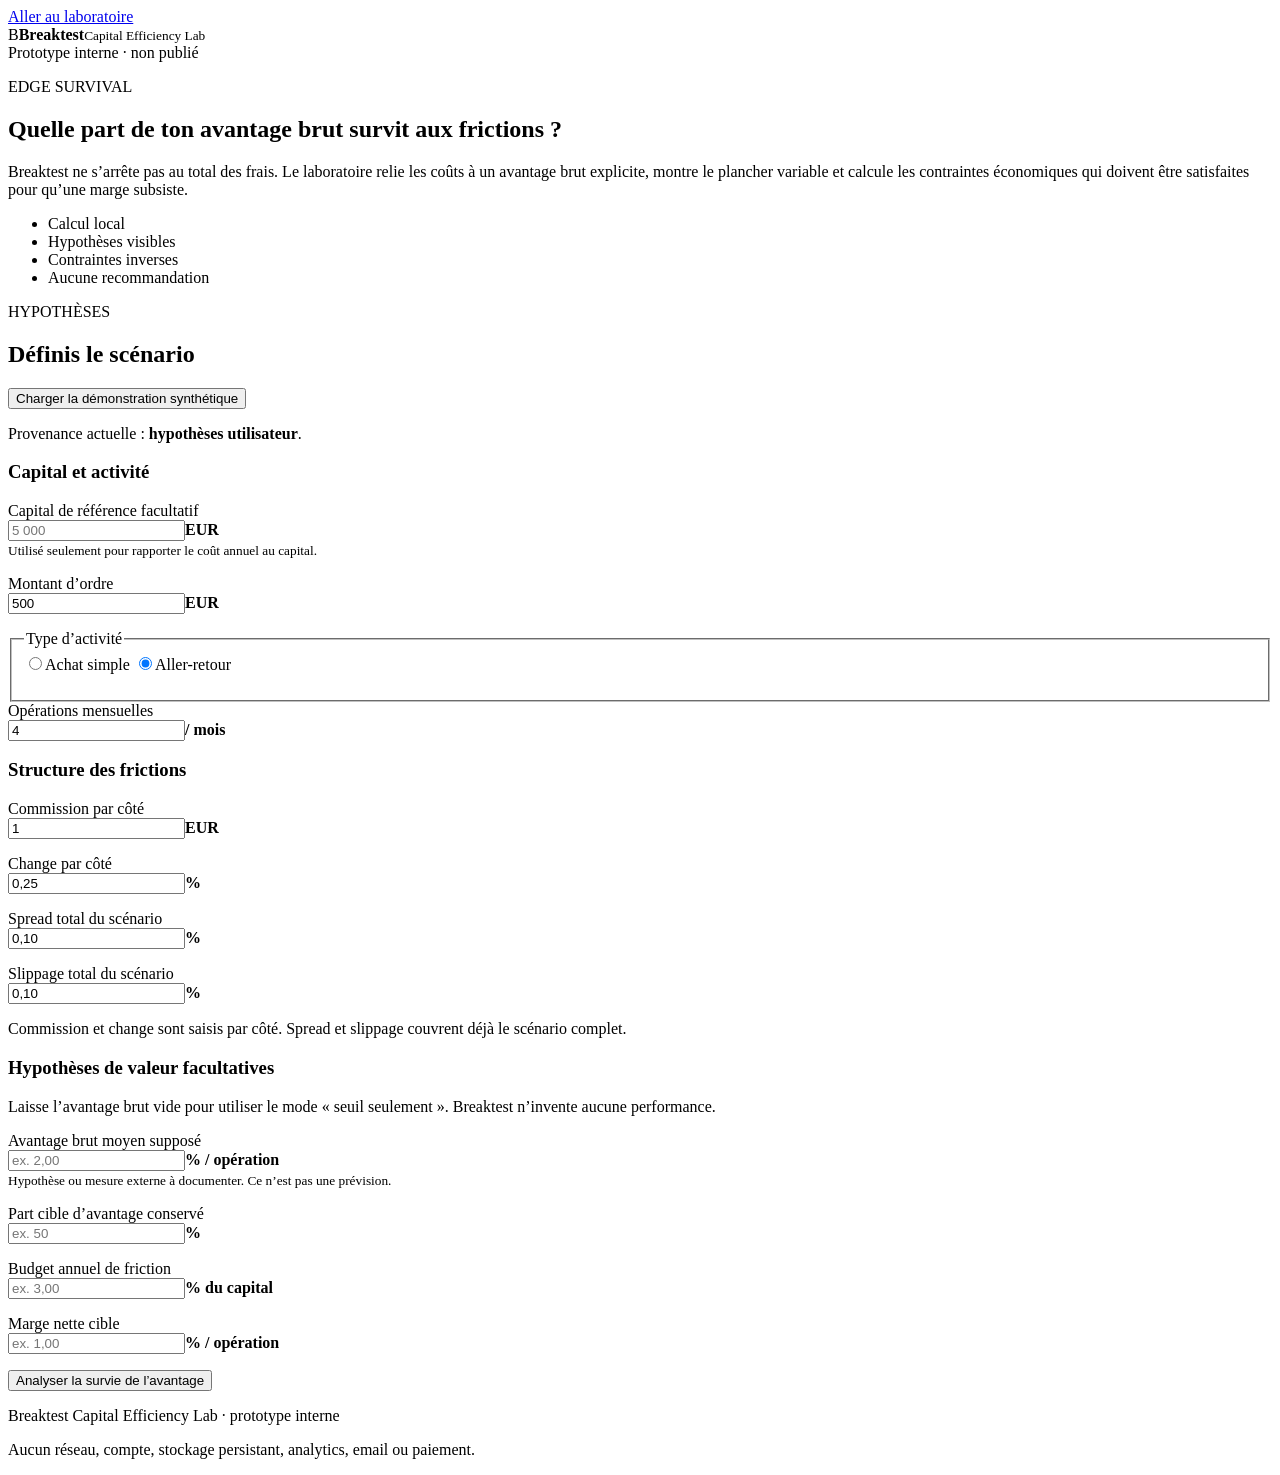
==== capital_efficiency_lab/index.html @ cb128b73 "feat: add Capital Efficiency laboratory interface" ====
<!doctype html>
<html lang="fr">
<head>
  <meta charset="utf-8">
  <meta name="viewport" content="width=device-width, initial-scale=1">
  <meta name="description" content="Laboratoire interne Breaktest Capital Efficiency : seuil brut, avantage conservé et contraintes économiques après frictions.">
  <title>Breaktest — Capital Efficiency Lab</title>
  <link rel="stylesheet" href="styles.css">
</head>
<body>
  <a class="skip-link" href="#lab-form">Aller au laboratoire</a>
  <header class="topbar">
    <div class="shell topbar-inner">
      <div class="brand"><span class="brand-mark" aria-hidden="true">B</span><span><strong>Breaktest</strong><small>Capital Efficiency Lab</small></span></div>
      <div class="status-pill">Prototype interne · non publié</div>
    </div>
  </header>

  <main>
    <section class="hero shell">
      <p class="eyebrow">EDGE SURVIVAL</p>
      <h1>Quelle part de ton avantage brut survit aux frictions&nbsp;?</h1>
      <p>Breaktest ne s’arrête pas au total des frais. Le laboratoire relie les coûts à un avantage brut explicite, montre le plancher variable et calcule les contraintes économiques qui doivent être satisfaites pour qu’une marge subsiste.</p>
      <ul class="hero-principles" aria-label="Principes du laboratoire">
        <li>Calcul local</li><li>Hypothèses visibles</li><li>Contraintes inverses</li><li>Aucune recommandation</li>
      </ul>
    </section>

    <section class="shell workspace" aria-label="Laboratoire Capital Efficiency">
      <form id="lab-form" class="input-panel" novalidate>
        <div class="panel-heading">
          <div><p class="eyebrow">HYPOTHÈSES</p><h2>Définis le scénario</h2></div>
          <button id="load-demo" class="button secondary" type="button">Charger la démonstration synthétique</button>
        </div>
        <p id="provenance-banner" class="provenance-banner">Provenance actuelle : <strong>hypothèses utilisateur</strong>.</p>
        <div id="error-summary" class="error-summary" role="alert" hidden></div>

        <div class="form-section">
          <h3>Capital et activité</h3>
          <div class="form-grid">
            <div class="field">
              <label for="capitalEur">Capital de référence <span>facultatif</span></label>
              <div class="input-unit"><input id="capitalEur" name="capitalEur" inputmode="decimal" placeholder="5 000" aria-describedby="capital-help capital-error"><b>EUR</b></div>
              <small id="capital-help">Utilisé seulement pour rapporter le coût annuel au capital.</small>
              <p id="capital-error" class="field-error" data-error-for="capitalEur"></p>
            </div>
            <div class="field">
              <label for="orderNotionalEur">Montant d’ordre</label>
              <div class="input-unit"><input id="orderNotionalEur" name="orderNotionalEur" inputmode="decimal" value="500" aria-describedby="order-error"><b>EUR</b></div>
              <p id="order-error" class="field-error" data-error-for="orderNotionalEur"></p>
            </div>
            <fieldset class="field segmented-field">
              <legend>Type d’activité</legend>
              <div class="segmented">
                <label><input type="radio" name="sideCount" value="1"><span>Achat simple</span></label>
                <label><input type="radio" name="sideCount" value="2" checked><span>Aller-retour</span></label>
              </div>
              <p class="field-error" data-error-for="sideCount"></p>
            </fieldset>
            <div class="field">
              <label for="monthlyOperations">Opérations mensuelles</label>
              <div class="input-unit"><input id="monthlyOperations" name="monthlyOperations" inputmode="decimal" value="4" aria-describedby="monthly-error"><b>/ mois</b></div>
              <p id="monthly-error" class="field-error" data-error-for="monthlyOperations"></p>
            </div>
          </div>
        </div>

        <div class="form-section">
          <h3>Structure des frictions</h3>
          <div class="form-grid">
            <div class="field">
              <label for="commissionPerSideEur">Commission par côté</label>
              <div class="input-unit"><input id="commissionPerSideEur" name="commissionPerSideEur" inputmode="decimal" value="1" aria-describedby="commission-error"><b>EUR</b></div>
              <p class="field-error" data-error-for="commissionPerSideEur"></p>
            </div>
            <div class="field">
              <label for="fxRatePerSidePercent">Change par côté</label>
              <div class="input-unit"><input id="fxRatePerSidePercent" name="fxRatePerSidePercent" inputmode="decimal" value="0,25" aria-describedby="fx-error"><b>%</b></div>
              <p class="field-error" data-error-for="fxRatePerSidePercent"></p>
            </div>
            <div class="field">
              <label for="spreadTotalPercent">Spread total du scénario</label>
              <div class="input-unit"><input id="spreadTotalPercent" name="spreadTotalPercent" inputmode="decimal" value="0,10" aria-describedby="spread-error"><b>%</b></div>
              <p class="field-error" data-error-for="spreadTotalPercent"></p>
            </div>
            <div class="field">
              <label for="slippageTotalPercent">Slippage total du scénario</label>
              <div class="input-unit"><input id="slippageTotalPercent" name="slippageTotalPercent" inputmode="decimal" value="0,10" aria-describedby="slippage-error"><b>%</b></div>
              <p class="field-error" data-error-for="slippageTotalPercent"></p>
            </div>
          </div>
          <p class="section-note">Commission et change sont saisis par côté. Spread et slippage couvrent déjà le scénario complet.</p>
        </div>

        <div class="form-section decision-inputs">
          <h3>Hypothèses de valeur <span>facultatives</span></h3>
          <p class="section-note">Laisse l’avantage brut vide pour utiliser le mode « seuil seulement ». Breaktest n’invente aucune performance.</p>
          <div class="form-grid">
            <div class="field featured-field">
              <label for="grossEdgePercent">Avantage brut moyen supposé</label>
              <div class="input-unit"><input id="grossEdgePercent" name="grossEdgePercent" inputmode="decimal" placeholder="ex. 2,00" aria-describedby="gross-help gross-error"><b>% / opération</b></div>
              <small id="gross-help">Hypothèse ou mesure externe à documenter. Ce n’est pas une prévision.</small>
              <p class="field-error" data-error-for="grossEdgePercent"></p>
            </div>
            <div class="field">
              <label for="retentionTargetPercent">Part cible d’avantage conservé</label>
              <div class="input-unit"><input id="retentionTargetPercent" name="retentionTargetPercent" inputmode="decimal" placeholder="ex. 50"><b>%</b></div>
              <p class="field-error" data-error-for="retentionTargetPercent"></p>
            </div>
            <div class="field">
              <label for="annualDragBudgetPercent">Budget annuel de friction</label>
              <div class="input-unit"><input id="annualDragBudgetPercent" name="annualDragBudgetPercent" inputmode="decimal" placeholder="ex. 3,00"><b>% du capital</b></div>
              <p class="field-error" data-error-for="annualDragBudgetPercent"></p>
            </div>
            <div class="field">
              <label for="targetNetPercent">Marge nette cible</label>
              <div class="input-unit"><input id="targetNetPercent" name="targetNetPercent" inputmode="decimal" placeholder="ex. 1,00"><b>% / opération</b></div>
              <p class="field-error" data-error-for="targetNetPercent"></p>
            </div>
          </div>
        </div>

        <button class="button primary submit-button" type="submit">Analyser la survie de l’avantage</button>
      </form>

      <section id="results" class="results-panel" tabindex="-1" hidden>
        <div class="result-header">
          <div><p class="eyebrow">RÉSULTAT PRINCIPAL</p><h2 id="primary-title">—</h2></div>
          <span id="result-provenance" class="status-pill subtle">—</span>
        </div>
        <div id="primary-result" class="primary-result"></div>
        <p id="primary-explanation" class="primary-explanation"></p>

        <div class="core-grid" aria-label="Indicateurs de structure">
          <article class="metric"><span>Seuil brut nécessaire</span><strong id="break-even-value">—</strong><small>par opération</small></article>
          <article class="metric"><span>Plancher variable</span><strong id="variable-floor-value">—</strong><small>ne se dilue pas avec la taille</small></article>
          <article class="metric"><span>Coût fixe</span><strong id="fixed-cost-value">—</strong><small>diluable avec la taille</small></article>
          <article class="metric"><span>Coût total</span><strong id="total-cost-value">—</strong><small>explication, pas résultat principal</small></article>
        </div>

        <section id="edge-section" class="result-section" hidden>
          <div class="section-title"><h3>Edge Survival</h3><p>Réconciliation : avantage brut − frictions = marge nette.</p></div>
          <div class="edge-grid">
            <article class="metric emphasis"><span>Part conservée</span><strong id="retained-edge-value">—</strong><small id="retained-edge-note">—</small></article>
            <article class="metric"><span>Marge nette</span><strong id="net-edge-value">—</strong><small id="net-edge-eur">—</small></article>
            <article class="metric"><span>Part absorbée</span><strong id="absorbed-edge-value">—</strong><small>du brut saisi</small></article>
            <article class="metric"><span>Avantage brut</span><strong id="gross-edge-value">—</strong><small id="gross-edge-eur">—</small></article>
          </div>
        </section>

        <section class="result-section">
          <div class="section-title"><h3>Contraintes économiques</h3><p>Frontières mathématiques conditionnelles — aucune recommandation de taille ou de fréquence.</p></div>
          <div id="constraints-grid" class="constraints-grid"></div>
        </section>

        <section class="result-section structure-section">
          <div class="section-title"><h3>Ce qui est diluable — et ce qui ne l’est pas</h3></div>
          <div class="structure-grid">
            <div class="structure-card">
              <div class="structure-label"><span>Coût fixe</span><strong id="fixed-share-value">—</strong></div>
              <div class="bar"><span id="fixed-share-bar"></span></div>
              <p>La commission fixe est répartie sur un montant d’ordre plus important.</p>
            </div>
            <div class="structure-card">
              <div class="structure-label"><span>Coût variable</span><strong id="variable-share-value">—</strong></div>
              <div class="bar variable"><span id="variable-share-bar"></span></div>
              <p>Change, spread et slippage forment un plancher proportionnel dans ce modèle.</p>
            </div>
          </div>
          <p id="equal-order-note" class="interpretation-note"></p>
        </section>

        <section class="result-section">
          <div class="section-title"><h3>Sensibilité à la taille</h3><p>Toutes les autres hypothèses restent constantes.</p></div>
          <div id="sensitivity-chart" class="sensitivity-chart" role="img" aria-label="Évolution du seuil brut nécessaire selon la taille d'ordre"></div>
          <p class="interpretation-note">Lorsque le montant d’ordre augmente, le seuil converge vers le plancher variable. Le plancher reste incompressible sous les conventions saisies.</p>
        </section>

        <section class="result-section evidence-section">
          <div class="section-title"><h3>Preuve et limites</h3></div>
          <dl class="evidence-list">
            <div><dt>Version du calcul</dt><dd id="calculation-version">—</dd></div>
            <div><dt>Provenance</dt><dd id="evidence-provenance">—</dd></div>
            <div><dt>Convention</dt><dd id="side-convention">—</dd></div>
            <div><dt>Projection annuelle</dt><dd>Arithmétique, sans capitalisation ni positions simultanées.</dd></div>
            <div><dt>Non modélisé</dt><dd>Rendement futur, fiscalité, market impact calibré, financement, exécution réelle.</dd></div>
          </dl>
          <p class="disclaimer">Outil d’information et de calcul. Les sorties reposent sur les hypothèses saisies et ne constituent ni une recommandation, ni une prévision, ni un conseil en investissement.</p>
        </section>
      </section>
    </section>
  </main>

  <footer class="footer"><div class="shell"><p>Breaktest Capital Efficiency Lab · prototype interne</p><p>Aucun réseau, compte, stockage persistant, analytics, email ou paiement.</p></div></footer>
  <div id="result-live" class="sr-only" aria-live="polite"></div>
  <script src="engine.js"></script>
  <script src="app.js"></script>
</body>
</html>
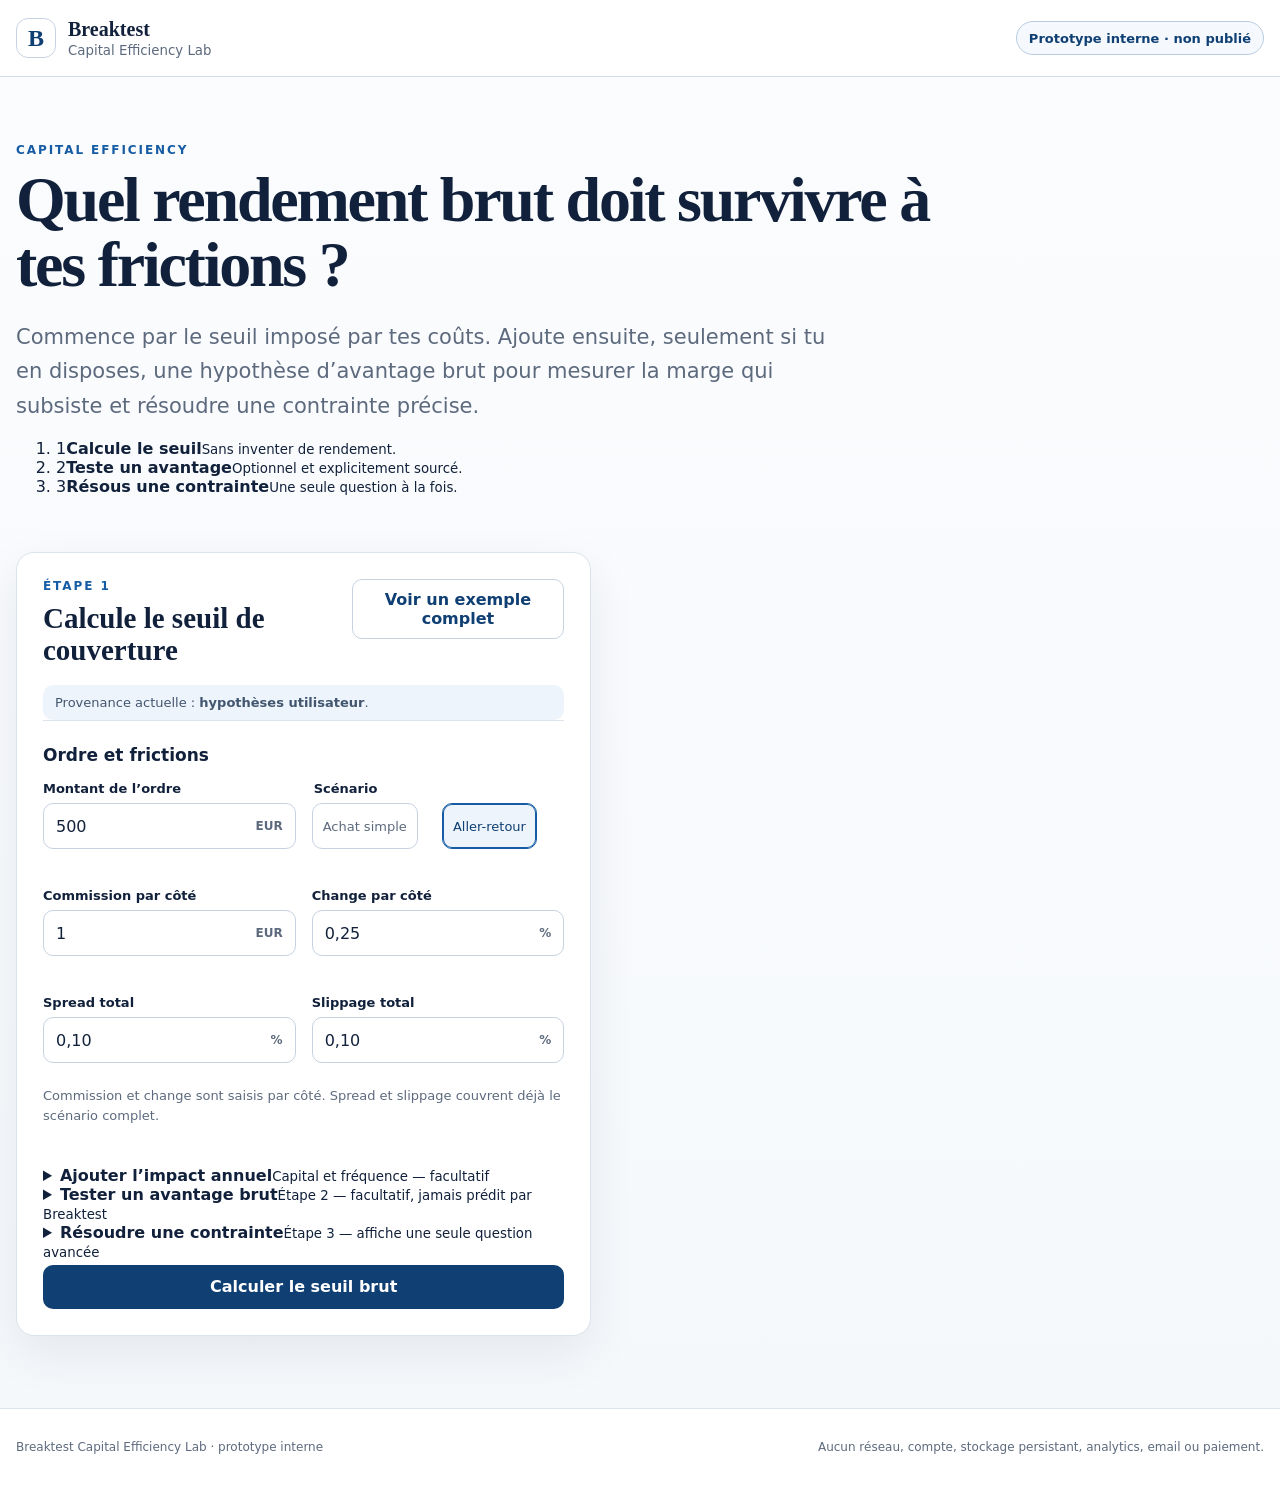
==== commit 0122d780: "ux: make Capital Efficiency journey progressive and decision-led" ====
--- a/capital_efficiency_lab/index.html
+++ b/capital_efficiency_lab/index.html
@@ -18,39 +18,35 @@
 
   <main>
     <section class="hero shell">
-      <p class="eyebrow">EDGE SURVIVAL</p>
-      <h1>Quelle part de ton avantage brut survit aux frictions&nbsp;?</h1>
-      <p>Breaktest ne s’arrête pas au total des frais. Le laboratoire relie les coûts à un avantage brut explicite, montre le plancher variable et calcule les contraintes économiques qui doivent être satisfaites pour qu’une marge subsiste.</p>
-      <ul class="hero-principles" aria-label="Principes du laboratoire">
-        <li>Calcul local</li><li>Hypothèses visibles</li><li>Contraintes inverses</li><li>Aucune recommandation</li>
-      </ul>
+      <p class="eyebrow">CAPITAL EFFICIENCY</p>
+      <h1>Quel rendement brut doit survivre à tes frictions&nbsp;?</h1>
+      <p>Commence par le seuil imposé par tes coûts. Ajoute ensuite, seulement si tu en disposes, une hypothèse d’avantage brut pour mesurer la marge qui subsiste et résoudre une contrainte précise.</p>
+      <ol class="journey" aria-label="Parcours en trois étapes">
+        <li><span>1</span><strong>Calcule le seuil</strong><small>Sans inventer de rendement.</small></li>
+        <li><span>2</span><strong>Teste un avantage</strong><small>Optionnel et explicitement sourcé.</small></li>
+        <li><span>3</span><strong>Résous une contrainte</strong><small>Une seule question à la fois.</small></li>
+      </ol>
     </section>
 
     <section class="shell workspace" aria-label="Laboratoire Capital Efficiency">
       <form id="lab-form" class="input-panel" novalidate>
         <div class="panel-heading">
-          <div><p class="eyebrow">HYPOTHÈSES</p><h2>Définis le scénario</h2></div>
-          <button id="load-demo" class="button secondary" type="button">Charger la démonstration synthétique</button>
+          <div><p class="eyebrow">ÉTAPE 1</p><h2>Calcule le seuil de couverture</h2></div>
+          <button id="load-demo" class="button secondary" type="button">Voir un exemple complet</button>
         </div>
         <p id="provenance-banner" class="provenance-banner">Provenance actuelle : <strong>hypothèses utilisateur</strong>.</p>
         <div id="error-summary" class="error-summary" role="alert" hidden></div>
 
-        <div class="form-section">
-          <h3>Capital et activité</h3>
+        <div class="form-section compact-first">
+          <h3>Ordre et frictions</h3>
           <div class="form-grid">
             <div class="field">
-              <label for="capitalEur">Capital de référence <span>facultatif</span></label>
-              <div class="input-unit"><input id="capitalEur" name="capitalEur" inputmode="decimal" placeholder="5 000" aria-describedby="capital-help capital-error"><b>EUR</b></div>
-              <small id="capital-help">Utilisé seulement pour rapporter le coût annuel au capital.</small>
-              <p id="capital-error" class="field-error" data-error-for="capitalEur"></p>
-            </div>
-            <div class="field">
-              <label for="orderNotionalEur">Montant d’ordre</label>
+              <label for="orderNotionalEur">Montant de l’ordre</label>
               <div class="input-unit"><input id="orderNotionalEur" name="orderNotionalEur" inputmode="decimal" value="500" aria-describedby="order-error"><b>EUR</b></div>
               <p id="order-error" class="field-error" data-error-for="orderNotionalEur"></p>
             </div>
             <fieldset class="field segmented-field">
-              <legend>Type d’activité</legend>
+              <legend>Scénario</legend>
               <div class="segmented">
                 <label><input type="radio" name="sideCount" value="1"><span>Achat simple</span></label>
                 <label><input type="radio" name="sideCount" value="2" checked><span>Aller-retour</span></label>
@@ -58,69 +54,98 @@
               <p class="field-error" data-error-for="sideCount"></p>
             </fieldset>
             <div class="field">
+              <label for="commissionPerSideEur">Commission par côté</label>
+              <div class="input-unit"><input id="commissionPerSideEur" name="commissionPerSideEur" inputmode="decimal" value="1" aria-describedby="commission-error"><b>EUR</b></div>
+              <p class="field-error" data-error-for="commissionPerSideEur"></p>
+            </div>
+            <div class="field">
+              <label for="fxRatePerSidePercent">Change par côté</label>
+              <div class="input-unit"><input id="fxRatePerSidePercent" name="fxRatePerSidePercent" inputmode="decimal" value="0,25" aria-describedby="fx-error"><b>%</b></div>
+              <p class="field-error" data-error-for="fxRatePerSidePercent"></p>
+            </div>
+            <div class="field">
+              <label for="spreadTotalPercent">Spread total</label>
+              <div class="input-unit"><input id="spreadTotalPercent" name="spreadTotalPercent" inputmode="decimal" value="0,10" aria-describedby="spread-error"><b>%</b></div>
+              <p class="field-error" data-error-for="spreadTotalPercent"></p>
+            </div>
+            <div class="field">
+              <label for="slippageTotalPercent">Slippage total</label>
+              <div class="input-unit"><input id="slippageTotalPercent" name="slippageTotalPercent" inputmode="decimal" value="0,10" aria-describedby="slippage-error"><b>%</b></div>
+              <p class="field-error" data-error-for="slippageTotalPercent"></p>
+            </div>
+          </div>
+          <p class="section-note">Commission et change sont saisis par côté. Spread et slippage couvrent déjà le scénario complet.</p>
+        </div>
+
+        <details id="annual-details" class="progressive-section">
+          <summary><span><b>Ajouter l’impact annuel</b><small>Capital et fréquence — facultatif</small></span></summary>
+          <div class="details-content form-grid">
+            <div class="field">
+              <label for="capitalEur">Capital de référence</label>
+              <div class="input-unit"><input id="capitalEur" name="capitalEur" inputmode="decimal" placeholder="5 000" aria-describedby="capital-help capital-error"><b>EUR</b></div>
+              <small id="capital-help">Utilisé uniquement pour rapporter les frictions annuelles au capital.</small>
+              <p id="capital-error" class="field-error" data-error-for="capitalEur"></p>
+            </div>
+            <div class="field">
               <label for="monthlyOperations">Opérations mensuelles</label>
               <div class="input-unit"><input id="monthlyOperations" name="monthlyOperations" inputmode="decimal" value="4" aria-describedby="monthly-error"><b>/ mois</b></div>
               <p id="monthly-error" class="field-error" data-error-for="monthlyOperations"></p>
             </div>
           </div>
-        </div>
-
-        <div class="form-section">
-          <h3>Structure des frictions</h3>
-          <div class="form-grid">
-            <div class="field">
-              <label for="commissionPerSideEur">Commission par côté</label>
-              <div class="input-unit"><input id="commissionPerSideEur" name="commissionPerSideEur" inputmode="decimal" value="1" aria-describedby="commission-error"><b>EUR</b></div>
-              <p class="field-error" data-error-for="commissionPerSideEur"></p>
-            </div>
-            <div class="field">
-              <label for="fxRatePerSidePercent">Change par côté</label>
-              <div class="input-unit"><input id="fxRatePerSidePercent" name="fxRatePerSidePercent" inputmode="decimal" value="0,25" aria-describedby="fx-error"><b>%</b></div>
-              <p class="field-error" data-error-for="fxRatePerSidePercent"></p>
-            </div>
-            <div class="field">
-              <label for="spreadTotalPercent">Spread total du scénario</label>
-              <div class="input-unit"><input id="spreadTotalPercent" name="spreadTotalPercent" inputmode="decimal" value="0,10" aria-describedby="spread-error"><b>%</b></div>
-              <p class="field-error" data-error-for="spreadTotalPercent"></p>
-            </div>
-            <div class="field">
-              <label for="slippageTotalPercent">Slippage total du scénario</label>
-              <div class="input-unit"><input id="slippageTotalPercent" name="slippageTotalPercent" inputmode="decimal" value="0,10" aria-describedby="slippage-error"><b>%</b></div>
-              <p class="field-error" data-error-for="slippageTotalPercent"></p>
-            </div>
-          </div>
-          <p class="section-note">Commission et change sont saisis par côté. Spread et slippage couvrent déjà le scénario complet.</p>
-        </div>
-
-        <div class="form-section decision-inputs">
-          <h3>Hypothèses de valeur <span>facultatives</span></h3>
-          <p class="section-note">Laisse l’avantage brut vide pour utiliser le mode « seuil seulement ». Breaktest n’invente aucune performance.</p>
-          <div class="form-grid">
+        </details>
+
+        <details id="edge-details" class="progressive-section">
+          <summary><span><b>Tester un avantage brut</b><small>Étape 2 — facultatif, jamais prédit par Breaktest</small></span></summary>
+          <div class="details-content">
             <div class="field featured-field">
-              <label for="grossEdgePercent">Avantage brut moyen supposé</label>
+              <label for="grossEdgePercent">Rendement brut moyen supposé</label>
               <div class="input-unit"><input id="grossEdgePercent" name="grossEdgePercent" inputmode="decimal" placeholder="ex. 2,00" aria-describedby="gross-help gross-error"><b>% / opération</b></div>
-              <small id="gross-help">Hypothèse ou mesure externe à documenter. Ce n’est pas une prévision.</small>
+              <small id="gross-help">Cette hypothèse doit venir de ta méthode, d’un test ou d’une mesure externe. Breaktest ne l’estime pas.</small>
               <p class="field-error" data-error-for="grossEdgePercent"></p>
             </div>
-            <div class="field">
-              <label for="retentionTargetPercent">Part cible d’avantage conservé</label>
-              <div class="input-unit"><input id="retentionTargetPercent" name="retentionTargetPercent" inputmode="decimal" placeholder="ex. 50"><b>%</b></div>
-              <p class="field-error" data-error-for="retentionTargetPercent"></p>
-            </div>
-            <div class="field">
-              <label for="annualDragBudgetPercent">Budget annuel de friction</label>
-              <div class="input-unit"><input id="annualDragBudgetPercent" name="annualDragBudgetPercent" inputmode="decimal" placeholder="ex. 3,00"><b>% du capital</b></div>
-              <p class="field-error" data-error-for="annualDragBudgetPercent"></p>
-            </div>
-            <div class="field">
-              <label for="targetNetPercent">Marge nette cible</label>
-              <div class="input-unit"><input id="targetNetPercent" name="targetNetPercent" inputmode="decimal" placeholder="ex. 1,00"><b>% / opération</b></div>
-              <p class="field-error" data-error-for="targetNetPercent"></p>
-            </div>
-          </div>
-        </div>
-
-        <button class="button primary submit-button" type="submit">Analyser la survie de l’avantage</button>
+          </div>
+        </details>
+
+        <details id="constraint-details" class="progressive-section">
+          <summary><span><b>Résoudre une contrainte</b><small>Étape 3 — affiche une seule question avancée</small></span></summary>
+          <div class="details-content">
+            <div class="field">
+              <label for="constraintMode">Question à résoudre</label>
+              <select id="constraintMode" name="constraintMode">
+                <option value="none">Aucune — afficher seulement le diagnostic</option>
+                <option value="positive">Quelle taille couvre les frictions avec une marge positive ?</option>
+                <option value="retention">Quelle taille conserve une part choisie du brut ?</option>
+                <option value="budget">Quelle fréquence reste sous un budget annuel ?</option>
+                <option value="targetNet">Quel brut est requis pour une marge nette cible ?</option>
+              </select>
+            </div>
+            <div class="constraint-option" data-constraint="retention" hidden>
+              <div class="field">
+                <label for="retentionTargetPercent">Part du brut à conserver</label>
+                <div class="input-unit"><input id="retentionTargetPercent" name="retentionTargetPercent" inputmode="decimal" placeholder="ex. 50"><b>%</b></div>
+                <p class="field-error" data-error-for="retentionTargetPercent"></p>
+              </div>
+            </div>
+            <div class="constraint-option" data-constraint="budget" hidden>
+              <div class="field">
+                <label for="annualDragBudgetPercent">Budget annuel maximal de friction</label>
+                <div class="input-unit"><input id="annualDragBudgetPercent" name="annualDragBudgetPercent" inputmode="decimal" placeholder="ex. 3,00"><b>% du capital</b></div>
+                <p class="field-error" data-error-for="annualDragBudgetPercent"></p>
+                <small>Exige aussi le capital de référence dans « impact annuel ».</small>
+              </div>
+            </div>
+            <div class="constraint-option" data-constraint="targetNet" hidden>
+              <div class="field">
+                <label for="targetNetPercent">Marge nette cible</label>
+                <div class="input-unit"><input id="targetNetPercent" name="targetNetPercent" inputmode="decimal" placeholder="ex. 1,00"><b>% / opération</b></div>
+                <p class="field-error" data-error-for="targetNetPercent"></p>
+              </div>
+            </div>
+            <p class="section-note">Une frontière mathématique décrit une condition. Elle ne recommande ni taille ni fréquence.</p>
+          </div>
+        </details>
+
+        <button id="submit-analysis" class="button primary submit-button" type="submit">Calculer le seuil brut</button>
       </form>
 
       <section id="results" class="results-panel" tabindex="-1" hidden>
@@ -132,61 +157,62 @@
         <p id="primary-explanation" class="primary-explanation"></p>
 
         <div class="core-grid" aria-label="Indicateurs de structure">
-          <article class="metric"><span>Seuil brut nécessaire</span><strong id="break-even-value">—</strong><small>par opération</small></article>
-          <article class="metric"><span>Plancher variable</span><strong id="variable-floor-value">—</strong><small>ne se dilue pas avec la taille</small></article>
-          <article class="metric"><span>Coût fixe</span><strong id="fixed-cost-value">—</strong><small>diluable avec la taille</small></article>
-          <article class="metric"><span>Coût total</span><strong id="total-cost-value">—</strong><small>explication, pas résultat principal</small></article>
+          <article class="metric"><span>Seuil brut nécessaire</span><strong id="break-even-value">—</strong><small>pour couvrir les frictions</small></article>
+          <article class="metric"><span>Plancher variable</span><strong id="variable-floor-value">—</strong><small>ne baisse pas quand l’ordre grossit</small></article>
+          <article class="metric"><span>Coût fixe</span><strong id="fixed-cost-value">—</strong><small>se dilue avec la taille</small></article>
+          <article class="metric secondary-metric"><span>Coût total</span><strong id="total-cost-value">—</strong><small>composante explicative</small></article>
         </div>
 
         <section id="edge-section" class="result-section" hidden>
-          <div class="section-title"><h3>Edge Survival</h3><p>Réconciliation : avantage brut − frictions = marge nette.</p></div>
+          <div class="section-title"><h3>Ce qui reste du rendement brut</h3><p>Brut saisi − frictions = marge nette.</p></div>
           <div class="edge-grid">
             <article class="metric emphasis"><span>Part conservée</span><strong id="retained-edge-value">—</strong><small id="retained-edge-note">—</small></article>
             <article class="metric"><span>Marge nette</span><strong id="net-edge-value">—</strong><small id="net-edge-eur">—</small></article>
-            <article class="metric"><span>Part absorbée</span><strong id="absorbed-edge-value">—</strong><small>du brut saisi</small></article>
-            <article class="metric"><span>Avantage brut</span><strong id="gross-edge-value">—</strong><small id="gross-edge-eur">—</small></article>
+            <article class="metric"><span>Part absorbée</span><strong id="absorbed-edge-value">—</strong><small>du rendement brut saisi</small></article>
+            <article class="metric"><span>Rendement brut saisi</span><strong id="gross-edge-value">—</strong><small id="gross-edge-eur">—</small></article>
           </div>
         </section>
 
-        <section class="result-section">
-          <div class="section-title"><h3>Contraintes économiques</h3><p>Frontières mathématiques conditionnelles — aucune recommandation de taille ou de fréquence.</p></div>
-          <div id="constraints-grid" class="constraints-grid"></div>
+        <section id="constraint-section" class="result-section" hidden>
+          <div class="section-title"><h3>Contrainte choisie</h3><p>Condition mathématique — aucune prescription.</p></div>
+          <div id="constraints-grid" class="constraints-grid single"></div>
         </section>
 
-        <section class="result-section structure-section">
-          <div class="section-title"><h3>Ce qui est diluable — et ce qui ne l’est pas</h3></div>
-          <div class="structure-grid">
-            <div class="structure-card">
-              <div class="structure-label"><span>Coût fixe</span><strong id="fixed-share-value">—</strong></div>
-              <div class="bar"><span id="fixed-share-bar"></span></div>
-              <p>La commission fixe est répartie sur un montant d’ordre plus important.</p>
-            </div>
-            <div class="structure-card">
-              <div class="structure-label"><span>Coût variable</span><strong id="variable-share-value">—</strong></div>
-              <div class="bar variable"><span id="variable-share-bar"></span></div>
-              <p>Change, spread et slippage forment un plancher proportionnel dans ce modèle.</p>
-            </div>
-          </div>
-          <p id="equal-order-note" class="interpretation-note"></p>
-        </section>
-
-        <section class="result-section">
-          <div class="section-title"><h3>Sensibilité à la taille</h3><p>Toutes les autres hypothèses restent constantes.</p></div>
-          <div id="sensitivity-chart" class="sensitivity-chart" role="img" aria-label="Évolution du seuil brut nécessaire selon la taille d'ordre"></div>
-          <p class="interpretation-note">Lorsque le montant d’ordre augmente, le seuil converge vers le plancher variable. Le plancher reste incompressible sous les conventions saisies.</p>
-        </section>
-
-        <section class="result-section evidence-section">
-          <div class="section-title"><h3>Preuve et limites</h3></div>
-          <dl class="evidence-list">
-            <div><dt>Version du calcul</dt><dd id="calculation-version">—</dd></div>
-            <div><dt>Provenance</dt><dd id="evidence-provenance">—</dd></div>
-            <div><dt>Convention</dt><dd id="side-convention">—</dd></div>
-            <div><dt>Projection annuelle</dt><dd>Arithmétique, sans capitalisation ni positions simultanées.</dd></div>
-            <div><dt>Non modélisé</dt><dd>Rendement futur, fiscalité, market impact calibré, financement, exécution réelle.</dd></div>
-          </dl>
-          <p class="disclaimer">Outil d’information et de calcul. Les sorties reposent sur les hypothèses saisies et ne constituent ni une recommandation, ni une prévision, ni un conseil en investissement.</p>
-        </section>
+        <details class="result-disclosure" open>
+          <summary><span><b>Comprendre le seuil</b><small>Coût diluable, plancher et sensibilité</small></span></summary>
+          <div class="disclosure-content">
+            <div class="structure-grid">
+              <div class="structure-card">
+                <div class="structure-label"><span>Coût fixe</span><strong id="fixed-share-value">—</strong></div>
+                <div class="bar"><span id="fixed-share-bar"></span></div>
+                <p>La commission fixe est répartie sur un montant d’ordre plus important.</p>
+              </div>
+              <div class="structure-card">
+                <div class="structure-label"><span>Coût variable</span><strong id="variable-share-value">—</strong></div>
+                <div class="bar variable"><span id="variable-share-bar"></span></div>
+                <p>Change, spread et slippage forment un plancher proportionnel dans ce modèle.</p>
+              </div>
+            </div>
+            <p id="equal-order-note" class="interpretation-note"></p>
+            <div class="section-title compact-title"><h3>Sensibilité à la taille</h3><p>Les autres hypothèses restent constantes.</p></div>
+            <div id="sensitivity-chart" class="sensitivity-chart" role="img" aria-label="Évolution du seuil brut nécessaire selon la taille d'ordre"></div>
+            <p class="interpretation-note">Quand le montant augmente, le seuil converge vers le plancher variable. Ce plancher reste incompressible sous les hypothèses saisies.</p>
+          </div>
+        </details>
+
+        <details class="result-disclosure evidence-section">
+          <summary><span><b>Méthode, preuve et limites</b><small>Version, provenance et domaine de validité</small></span></summary>
+          <div class="disclosure-content">
+            <dl class="evidence-list">
+              <div><dt>Version du calcul</dt><dd id="calculation-version">—</dd></div>
+              <div><dt>Provenance</dt><dd id="evidence-provenance">—</dd></div>
+              <div><dt>Convention</dt><dd id="side-convention">—</dd></div>
+              <div><dt>Projection annuelle</dt><dd>Arithmétique, sans capitalisation ni positions simultanées.</dd></div>
+              <div><dt>Non modélisé</dt><dd>Rendement futur, fiscalité, impact de marché calibré, financement, exécution réelle.</dd></div>
+            </dl>
+            <p class="disclaimer">Outil d’information et de calcul. Les sorties reposent sur les hypothèses saisies et ne constituent ni une recommandation, ni une prévision, ni un conseil en investissement.</p>
+          </div>
+        </details>
       </section>
     </section>
   </main>
--- a/capital_efficiency_lab/styles.css
+++ b/capital_efficiency_lab/styles.css
@@ -0,0 +1,153 @@
+:root {
+  --ink: #12213b;
+  --muted: #5d6a7e;
+  --line: #dce3ec;
+  --line-strong: #c7d2e1;
+  --surface: #ffffff;
+  --surface-soft: #f5f7fa;
+  --surface-blue: #eef4fb;
+  --blue: #165ca4;
+  --blue-dark: #0f3f73;
+  --teal: #2b7a7b;
+  --danger: #a73838;
+  --shadow: 0 18px 48px rgba(21, 39, 66, 0.08);
+  --radius: 18px;
+  font-family: Inter, ui-sans-serif, system-ui, -apple-system, BlinkMacSystemFont, "Segoe UI", sans-serif;
+  color: var(--ink);
+  background: #f8fafc;
+}
+* { box-sizing: border-box; }
+html { scroll-behavior: smooth; }
+body { margin: 0; background: linear-gradient(180deg, #fbfcfe 0, #f5f8fb 100%); color: var(--ink); }
+button, input { font: inherit; }
+button { cursor: pointer; }
+.shell { width: min(1320px, calc(100% - 32px)); margin-inline: auto; }
+.skip-link { position: fixed; left: 16px; top: -80px; z-index: 100; background: var(--ink); color: white; padding: 12px 16px; border-radius: 8px; }
+.skip-link:focus { top: 12px; }
+.topbar { position: sticky; top: 0; z-index: 20; border-bottom: 1px solid rgba(199, 210, 225, .8); background: rgba(255,255,255,.92); backdrop-filter: blur(14px); }
+.topbar-inner { min-height: 76px; display: flex; align-items: center; justify-content: space-between; gap: 20px; }
+.brand { display: flex; align-items: center; gap: 12px; }
+.brand-mark { display: grid; place-items: center; width: 40px; height: 40px; border: 1px solid var(--line-strong); border-radius: 12px; font: 700 24px/1 Georgia, serif; color: var(--blue-dark); background: white; }
+.brand strong { display: block; font: 700 20px/1.1 Georgia, serif; }
+.brand small { display: block; margin-top: 3px; color: var(--muted); }
+.status-pill { display: inline-flex; align-items: center; min-height: 34px; padding: 7px 12px; border: 1px solid #b8cbe2; border-radius: 999px; background: #f5f9fe; color: var(--blue-dark); font-size: 13px; font-weight: 700; }
+.status-pill.subtle { background: white; color: var(--muted); }
+.hero { padding: 66px 0 40px; }
+.eyebrow { margin: 0 0 10px; font-size: 12px; font-weight: 800; letter-spacing: .16em; color: var(--blue); }
+.hero h1 { max-width: 920px; margin: 0; font: 650 clamp(38px, 5vw, 68px)/1.02 Georgia, serif; letter-spacing: -.035em; }
+.hero > p:not(.eyebrow) { max-width: 830px; margin: 22px 0 0; color: var(--muted); font-size: clamp(17px, 2vw, 21px); line-height: 1.65; }
+.hero-principles { display: flex; flex-wrap: wrap; gap: 10px; padding: 0; margin: 28px 0 0; list-style: none; }
+.hero-principles li { padding: 8px 12px; border: 1px solid var(--line); background: white; border-radius: 999px; color: #40506a; font-size: 13px; font-weight: 700; }
+.workspace { display: grid; grid-template-columns: minmax(0, .94fr) minmax(0, 1.06fr); align-items: start; gap: 24px; padding-bottom: 72px; }
+.input-panel, .results-panel { background: var(--surface); border: 1px solid var(--line); border-radius: var(--radius); box-shadow: var(--shadow); }
+.input-panel { padding: 26px; }
+.results-panel { padding: 28px; }
+.panel-heading, .result-header { display: flex; align-items: flex-start; justify-content: space-between; gap: 16px; }
+h2, h3 { margin-top: 0; }
+.panel-heading h2, .result-header h2 { margin-bottom: 0; font: 650 29px/1.1 Georgia, serif; }
+.button { min-height: 44px; border-radius: 10px; padding: 10px 15px; border: 1px solid transparent; font-weight: 750; transition: transform .15s ease, border-color .15s ease, background .15s ease; }
+.button:hover { transform: translateY(-1px); }
+.button:focus-visible, input:focus-visible { outline: 3px solid rgba(22,92,164,.22); outline-offset: 2px; }
+.button.primary { width: 100%; background: var(--blue-dark); color: white; }
+.button.secondary { background: white; border-color: var(--line-strong); color: var(--blue-dark); }
+.provenance-banner { margin: 18px 0 0; padding: 10px 12px; border-radius: 10px; background: var(--surface-blue); color: #42566f; font-size: 13px; }
+.error-summary { margin-top: 16px; padding: 12px 14px; border: 1px solid #e2aaaa; border-radius: 10px; background: #fff4f4; color: #7c2525; }
+.form-section { padding: 24px 0; border-top: 1px solid var(--line); }
+.form-section:first-of-type { margin-top: 20px; }
+.form-section h3 { margin-bottom: 16px; font-size: 17px; }
+.form-section h3 span { color: var(--muted); font-weight: 500; font-size: 13px; }
+.form-grid { display: grid; grid-template-columns: repeat(2, minmax(0, 1fr)); gap: 16px; }
+.field { min-width: 0; }
+.field label, .segmented-field legend { display: flex; justify-content: space-between; gap: 8px; margin-bottom: 7px; font-size: 13px; font-weight: 750; }
+.field label span { color: var(--muted); font-weight: 500; }
+.field small { display: block; margin-top: 7px; color: var(--muted); line-height: 1.45; }
+.input-unit { display: grid; grid-template-columns: minmax(0, 1fr) auto; align-items: center; min-height: 46px; border: 1px solid var(--line-strong); border-radius: 10px; background: white; overflow: hidden; }
+.input-unit input { width: 100%; min-width: 0; padding: 11px 12px; border: 0; outline: 0; color: var(--ink); background: transparent; }
+.input-unit b { padding: 0 12px; color: var(--muted); font-size: 12px; font-weight: 700; }
+.segmented-field { margin: 0; padding: 0; border: 0; }
+.segmented { display: grid; grid-template-columns: 1fr 1fr; gap: 8px; }
+.segmented label { position: relative; margin: 0; }
+.segmented input { position: absolute; opacity: 0; }
+.segmented span { display: grid; place-items: center; min-height: 46px; padding: 8px 10px; border: 1px solid var(--line-strong); border-radius: 10px; color: #465772; font-weight: 700; }
+.segmented input:checked + span { border-color: var(--blue); background: var(--surface-blue); color: var(--blue-dark); box-shadow: inset 0 0 0 1px var(--blue); }
+.segmented input:focus-visible + span { outline: 3px solid rgba(22,92,164,.22); outline-offset: 2px; }
+.featured-field .input-unit { border-color: #8fb0d2; box-shadow: inset 0 0 0 1px rgba(22,92,164,.08); }
+.field-error { min-height: 18px; margin: 5px 0 0; color: var(--danger); font-size: 12px; }
+.section-note { margin: 0 0 15px; color: var(--muted); font-size: 13px; line-height: 1.55; }
+.submit-button { margin-top: 4px; }
+.primary-result { margin-top: 22px; padding: 24px; border-radius: 16px; background: linear-gradient(135deg, #0f3f73, #1766aa); color: white; }
+.primary-result .kicker { margin: 0 0 8px; opacity: .76; font-size: 12px; font-weight: 800; letter-spacing: .12em; }
+.primary-result strong { display: block; font: 650 clamp(42px, 6vw, 72px)/1 Georgia, serif; letter-spacing: -.04em; }
+.primary-result span { display: block; margin-top: 10px; font-size: 15px; opacity: .9; }
+.primary-explanation { margin: 16px 0 0; color: #45566e; line-height: 1.6; }
+.core-grid, .edge-grid { display: grid; grid-template-columns: repeat(4, minmax(0, 1fr)); gap: 12px; margin-top: 18px; }
+.metric { min-width: 0; padding: 17px; border: 1px solid var(--line); border-radius: 13px; background: #fff; }
+.metric.emphasis { border-color: #a7bed9; background: #f5f9fd; }
+.metric span, .metric small { display: block; color: var(--muted); font-size: 12px; line-height: 1.35; }
+.metric strong { display: block; margin: 8px 0 5px; font-size: clamp(21px, 2.4vw, 30px); font-weight: 760; letter-spacing: -.025em; }
+.result-section { margin-top: 28px; padding-top: 25px; border-top: 1px solid var(--line); }
+.section-title { display: flex; align-items: baseline; justify-content: space-between; gap: 18px; margin-bottom: 15px; }
+.section-title h3 { margin-bottom: 0; font-size: 19px; }
+.section-title p { margin: 0; color: var(--muted); font-size: 12px; text-align: right; }
+.constraints-grid { display: grid; grid-template-columns: repeat(2, minmax(0,1fr)); gap: 12px; }
+.constraint { padding: 16px; border: 1px solid var(--line); border-radius: 13px; background: var(--surface-soft); }
+.constraint .label { color: var(--muted); font-size: 12px; }
+.constraint strong { display: block; margin: 7px 0 6px; font-size: 22px; }
+.constraint p { margin: 0; color: #53627a; font-size: 12px; line-height: 1.45; }
+.constraint.unreachable { border-color: #dfc69b; background: #fffaf0; }
+.constraint.unavailable { background: #f6f7f9; color: #667085; }
+.structure-grid { display: grid; grid-template-columns: 1fr 1fr; gap: 14px; }
+.structure-card { padding: 16px; border: 1px solid var(--line); border-radius: 13px; }
+.structure-label { display: flex; justify-content: space-between; gap: 12px; }
+.structure-card p { color: var(--muted); font-size: 12px; line-height: 1.5; }
+.bar { height: 8px; margin-top: 11px; border-radius: 999px; background: #eaf0f6; overflow: hidden; }
+.bar span { display: block; height: 100%; background: var(--blue); }
+.bar.variable span { background: var(--teal); }
+.interpretation-note { color: #4c5c72; font-size: 13px; line-height: 1.55; }
+.sensitivity-chart { display: grid; gap: 10px; }
+.sensitivity-row { display: grid; grid-template-columns: 90px minmax(0, 1fr) 74px; gap: 10px; align-items: center; }
+.sensitivity-row span { color: var(--muted); font-size: 12px; }
+.sensitivity-track { height: 12px; border-radius: 999px; background: #eaf0f6; overflow: hidden; }
+.sensitivity-track i { display: block; height: 100%; border-radius: inherit; background: linear-gradient(90deg, #8db8df, var(--blue-dark)); }
+.sensitivity-row strong { text-align: right; font-size: 13px; }
+.evidence-list { display: grid; gap: 0; margin: 0; border: 1px solid var(--line); border-radius: 13px; overflow: hidden; }
+.evidence-list div { display: grid; grid-template-columns: minmax(130px, .42fr) 1fr; gap: 16px; padding: 12px 14px; border-top: 1px solid var(--line); }
+.evidence-list div:first-child { border-top: 0; }
+.evidence-list dt { font-weight: 750; }
+.evidence-list dd { margin: 0; color: var(--muted); }
+.disclaimer { margin: 14px 0 0; padding: 13px 14px; border-radius: 10px; background: var(--surface-blue); color: #42566f; font-size: 12px; line-height: 1.55; }
+.footer { border-top: 1px solid var(--line); background: white; }
+.footer .shell { min-height: 76px; display: flex; align-items: center; justify-content: space-between; gap: 20px; color: var(--muted); font-size: 12px; }
+.sr-only { position: absolute; width: 1px; height: 1px; padding: 0; margin: -1px; overflow: hidden; clip: rect(0,0,0,0); white-space: nowrap; border: 0; }
+[hidden] { display: none !important; }
+@media (max-width: 1080px) {
+  .workspace { grid-template-columns: 1fr; }
+  .input-panel, .results-panel { padding: 24px; }
+  .core-grid, .edge-grid { grid-template-columns: repeat(2, minmax(0,1fr)); }
+}
+@media (max-width: 720px) {
+  .shell { width: min(100% - 20px, 1320px); }
+  .topbar-inner { min-height: 68px; }
+  .brand small { display: none; }
+  .status-pill { font-size: 11px; }
+  .hero { padding: 42px 0 28px; }
+  .hero h1 { font-size: 40px; }
+  .input-panel, .results-panel { padding: 18px; border-radius: 14px; }
+  .panel-heading, .result-header, .section-title { align-items: stretch; flex-direction: column; }
+  .section-title p { text-align: left; }
+  .form-grid, .constraints-grid, .structure-grid { grid-template-columns: 1fr; }
+  .core-grid, .edge-grid { grid-template-columns: 1fr 1fr; }
+  .sensitivity-row { grid-template-columns: 72px minmax(0,1fr) 64px; }
+  .evidence-list div { grid-template-columns: 1fr; gap: 5px; }
+  .footer .shell { padding: 16px 0; align-items: flex-start; flex-direction: column; gap: 4px; }
+}
+@media (max-width: 430px) {
+  .hero h1 { font-size: 34px; }
+  .hero > p:not(.eyebrow) { font-size: 16px; }
+  .core-grid, .edge-grid { grid-template-columns: 1fr; }
+  .segmented { grid-template-columns: 1fr; }
+  .primary-result strong { font-size: 46px; }
+}
+@media (prefers-reduced-motion: reduce) {
+  *, *::before, *::after { scroll-behavior: auto !important; transition: none !important; }
+}
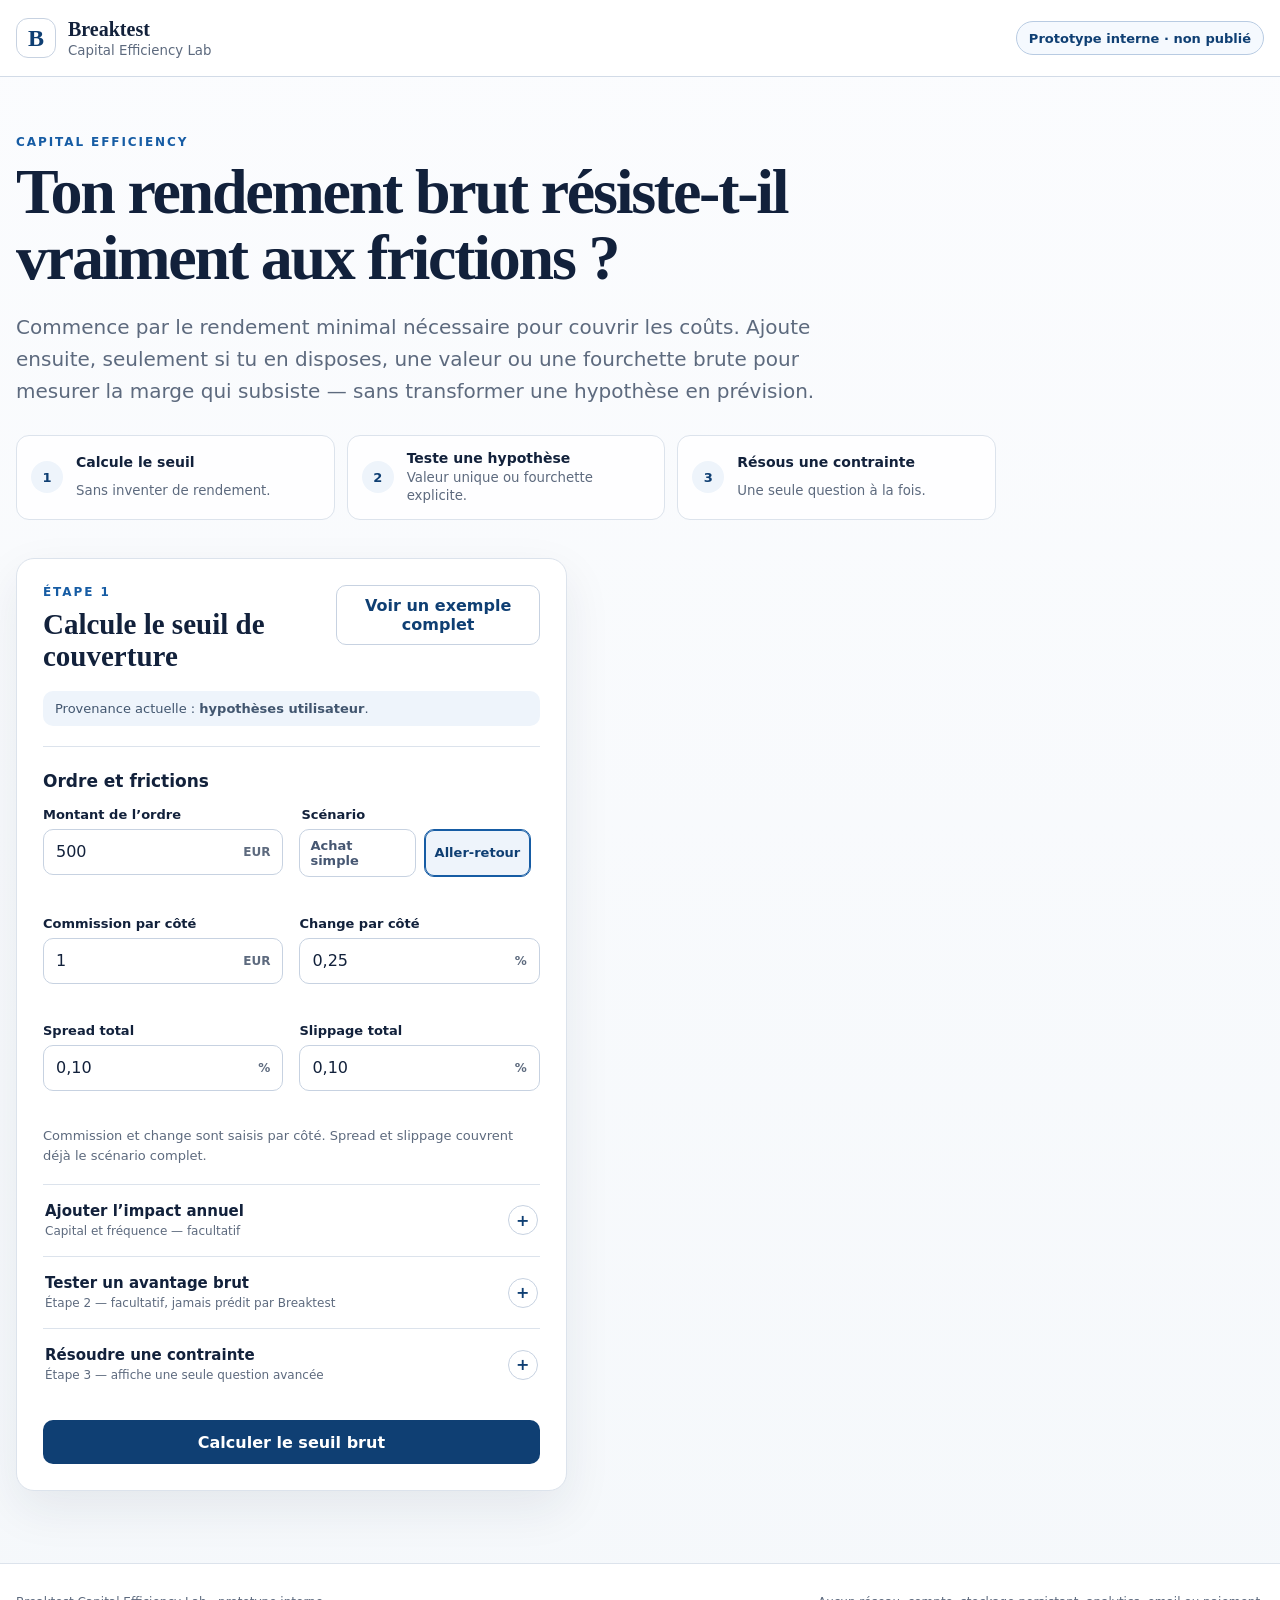
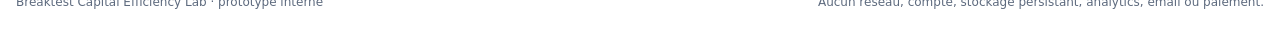
==== commit 443387b9: "Construire l’interface Edge Survival Envelope" ====
--- a/capital_efficiency_lab/index.html
+++ b/capital_efficiency_lab/index.html
@@ -1,225 +1 @@
-<!doctype html>
-<html lang="fr">
-<head>
-  <meta charset="utf-8">
-  <meta name="viewport" content="width=device-width, initial-scale=1">
-  <meta name="description" content="Laboratoire interne Breaktest Capital Efficiency : seuil brut, avantage conservé et contraintes économiques après frictions.">
-  <title>Breaktest — Capital Efficiency Lab</title>
-  <link rel="stylesheet" href="styles.css">
-</head>
-<body>
-  <a class="skip-link" href="#lab-form">Aller au laboratoire</a>
-  <header class="topbar">
-    <div class="shell topbar-inner">
-      <div class="brand"><span class="brand-mark" aria-hidden="true">B</span><span><strong>Breaktest</strong><small>Capital Efficiency Lab</small></span></div>
-      <div class="status-pill">Prototype interne · non publié</div>
-    </div>
-  </header>
-
-  <main>
-    <section class="hero shell">
-      <p class="eyebrow">CAPITAL EFFICIENCY</p>
-      <h1>Quel rendement brut doit survivre à tes frictions&nbsp;?</h1>
-      <p>Commence par le seuil imposé par tes coûts. Ajoute ensuite, seulement si tu en disposes, une hypothèse d’avantage brut pour mesurer la marge qui subsiste et résoudre une contrainte précise.</p>
-      <ol class="journey" aria-label="Parcours en trois étapes">
-        <li><span>1</span><strong>Calcule le seuil</strong><small>Sans inventer de rendement.</small></li>
-        <li><span>2</span><strong>Teste un avantage</strong><small>Optionnel et explicitement sourcé.</small></li>
-        <li><span>3</span><strong>Résous une contrainte</strong><small>Une seule question à la fois.</small></li>
-      </ol>
-    </section>
-
-    <section class="shell workspace" aria-label="Laboratoire Capital Efficiency">
-      <form id="lab-form" class="input-panel" novalidate>
-        <div class="panel-heading">
-          <div><p class="eyebrow">ÉTAPE 1</p><h2>Calcule le seuil de couverture</h2></div>
-          <button id="load-demo" class="button secondary" type="button">Voir un exemple complet</button>
-        </div>
-        <p id="provenance-banner" class="provenance-banner">Provenance actuelle : <strong>hypothèses utilisateur</strong>.</p>
-        <div id="error-summary" class="error-summary" role="alert" hidden></div>
-
-        <div class="form-section compact-first">
-          <h3>Ordre et frictions</h3>
-          <div class="form-grid">
-            <div class="field">
-              <label for="orderNotionalEur">Montant de l’ordre</label>
-              <div class="input-unit"><input id="orderNotionalEur" name="orderNotionalEur" inputmode="decimal" value="500" aria-describedby="order-error"><b>EUR</b></div>
-              <p id="order-error" class="field-error" data-error-for="orderNotionalEur"></p>
-            </div>
-            <fieldset class="field segmented-field">
-              <legend>Scénario</legend>
-              <div class="segmented">
-                <label><input type="radio" name="sideCount" value="1"><span>Achat simple</span></label>
-                <label><input type="radio" name="sideCount" value="2" checked><span>Aller-retour</span></label>
-              </div>
-              <p class="field-error" data-error-for="sideCount"></p>
-            </fieldset>
-            <div class="field">
-              <label for="commissionPerSideEur">Commission par côté</label>
-              <div class="input-unit"><input id="commissionPerSideEur" name="commissionPerSideEur" inputmode="decimal" value="1" aria-describedby="commission-error"><b>EUR</b></div>
-              <p class="field-error" data-error-for="commissionPerSideEur"></p>
-            </div>
-            <div class="field">
-              <label for="fxRatePerSidePercent">Change par côté</label>
-              <div class="input-unit"><input id="fxRatePerSidePercent" name="fxRatePerSidePercent" inputmode="decimal" value="0,25" aria-describedby="fx-error"><b>%</b></div>
-              <p class="field-error" data-error-for="fxRatePerSidePercent"></p>
-            </div>
-            <div class="field">
-              <label for="spreadTotalPercent">Spread total</label>
-              <div class="input-unit"><input id="spreadTotalPercent" name="spreadTotalPercent" inputmode="decimal" value="0,10" aria-describedby="spread-error"><b>%</b></div>
-              <p class="field-error" data-error-for="spreadTotalPercent"></p>
-            </div>
-            <div class="field">
-              <label for="slippageTotalPercent">Slippage total</label>
-              <div class="input-unit"><input id="slippageTotalPercent" name="slippageTotalPercent" inputmode="decimal" value="0,10" aria-describedby="slippage-error"><b>%</b></div>
-              <p class="field-error" data-error-for="slippageTotalPercent"></p>
-            </div>
-          </div>
-          <p class="section-note">Commission et change sont saisis par côté. Spread et slippage couvrent déjà le scénario complet.</p>
-        </div>
-
-        <details id="annual-details" class="progressive-section">
-          <summary><span><b>Ajouter l’impact annuel</b><small>Capital et fréquence — facultatif</small></span></summary>
-          <div class="details-content form-grid">
-            <div class="field">
-              <label for="capitalEur">Capital de référence</label>
-              <div class="input-unit"><input id="capitalEur" name="capitalEur" inputmode="decimal" placeholder="5 000" aria-describedby="capital-help capital-error"><b>EUR</b></div>
-              <small id="capital-help">Utilisé uniquement pour rapporter les frictions annuelles au capital.</small>
-              <p id="capital-error" class="field-error" data-error-for="capitalEur"></p>
-            </div>
-            <div class="field">
-              <label for="monthlyOperations">Opérations mensuelles</label>
-              <div class="input-unit"><input id="monthlyOperations" name="monthlyOperations" inputmode="decimal" value="4" aria-describedby="monthly-error"><b>/ mois</b></div>
-              <p id="monthly-error" class="field-error" data-error-for="monthlyOperations"></p>
-            </div>
-          </div>
-        </details>
-
-        <details id="edge-details" class="progressive-section">
-          <summary><span><b>Tester un avantage brut</b><small>Étape 2 — facultatif, jamais prédit par Breaktest</small></span></summary>
-          <div class="details-content">
-            <div class="field featured-field">
-              <label for="grossEdgePercent">Rendement brut moyen supposé</label>
-              <div class="input-unit"><input id="grossEdgePercent" name="grossEdgePercent" inputmode="decimal" placeholder="ex. 2,00" aria-describedby="gross-help gross-error"><b>% / opération</b></div>
-              <small id="gross-help">Cette hypothèse doit venir de ta méthode, d’un test ou d’une mesure externe. Breaktest ne l’estime pas.</small>
-              <p class="field-error" data-error-for="grossEdgePercent"></p>
-            </div>
-          </div>
-        </details>
-
-        <details id="constraint-details" class="progressive-section">
-          <summary><span><b>Résoudre une contrainte</b><small>Étape 3 — affiche une seule question avancée</small></span></summary>
-          <div class="details-content">
-            <div class="field">
-              <label for="constraintMode">Question à résoudre</label>
-              <select id="constraintMode" name="constraintMode">
-                <option value="none">Aucune — afficher seulement le diagnostic</option>
-                <option value="positive">Quelle taille couvre les frictions avec une marge positive ?</option>
-                <option value="retention">Quelle taille conserve une part choisie du brut ?</option>
-                <option value="budget">Quelle fréquence reste sous un budget annuel ?</option>
-                <option value="targetNet">Quel brut est requis pour une marge nette cible ?</option>
-              </select>
-            </div>
-            <div class="constraint-option" data-constraint="retention" hidden>
-              <div class="field">
-                <label for="retentionTargetPercent">Part du brut à conserver</label>
-                <div class="input-unit"><input id="retentionTargetPercent" name="retentionTargetPercent" inputmode="decimal" placeholder="ex. 50"><b>%</b></div>
-                <p class="field-error" data-error-for="retentionTargetPercent"></p>
-              </div>
-            </div>
-            <div class="constraint-option" data-constraint="budget" hidden>
-              <div class="field">
-                <label for="annualDragBudgetPercent">Budget annuel maximal de friction</label>
-                <div class="input-unit"><input id="annualDragBudgetPercent" name="annualDragBudgetPercent" inputmode="decimal" placeholder="ex. 3,00"><b>% du capital</b></div>
-                <p class="field-error" data-error-for="annualDragBudgetPercent"></p>
-                <small>Exige aussi le capital de référence dans « impact annuel ».</small>
-              </div>
-            </div>
-            <div class="constraint-option" data-constraint="targetNet" hidden>
-              <div class="field">
-                <label for="targetNetPercent">Marge nette cible</label>
-                <div class="input-unit"><input id="targetNetPercent" name="targetNetPercent" inputmode="decimal" placeholder="ex. 1,00"><b>% / opération</b></div>
-                <p class="field-error" data-error-for="targetNetPercent"></p>
-              </div>
-            </div>
-            <p class="section-note">Une frontière mathématique décrit une condition. Elle ne recommande ni taille ni fréquence.</p>
-          </div>
-        </details>
-
-        <button id="submit-analysis" class="button primary submit-button" type="submit">Calculer le seuil brut</button>
-      </form>
-
-      <section id="results" class="results-panel" tabindex="-1" hidden>
-        <div class="result-header">
-          <div><p class="eyebrow">RÉSULTAT PRINCIPAL</p><h2 id="primary-title">—</h2></div>
-          <span id="result-provenance" class="status-pill subtle">—</span>
-        </div>
-        <div id="primary-result" class="primary-result"></div>
-        <p id="primary-explanation" class="primary-explanation"></p>
-
-        <div class="core-grid" aria-label="Indicateurs de structure">
-          <article class="metric"><span>Seuil brut nécessaire</span><strong id="break-even-value">—</strong><small>pour couvrir les frictions</small></article>
-          <article class="metric"><span>Plancher variable</span><strong id="variable-floor-value">—</strong><small>ne baisse pas quand l’ordre grossit</small></article>
-          <article class="metric"><span>Coût fixe</span><strong id="fixed-cost-value">—</strong><small>se dilue avec la taille</small></article>
-          <article class="metric secondary-metric"><span>Coût total</span><strong id="total-cost-value">—</strong><small>composante explicative</small></article>
-        </div>
-
-        <section id="edge-section" class="result-section" hidden>
-          <div class="section-title"><h3>Ce qui reste du rendement brut</h3><p>Brut saisi − frictions = marge nette.</p></div>
-          <div class="edge-grid">
-            <article class="metric emphasis"><span>Part conservée</span><strong id="retained-edge-value">—</strong><small id="retained-edge-note">—</small></article>
-            <article class="metric"><span>Marge nette</span><strong id="net-edge-value">—</strong><small id="net-edge-eur">—</small></article>
-            <article class="metric"><span>Part absorbée</span><strong id="absorbed-edge-value">—</strong><small>du rendement brut saisi</small></article>
-            <article class="metric"><span>Rendement brut saisi</span><strong id="gross-edge-value">—</strong><small id="gross-edge-eur">—</small></article>
-          </div>
-        </section>
-
-        <section id="constraint-section" class="result-section" hidden>
-          <div class="section-title"><h3>Contrainte choisie</h3><p>Condition mathématique — aucune prescription.</p></div>
-          <div id="constraints-grid" class="constraints-grid single"></div>
-        </section>
-
-        <details class="result-disclosure" open>
-          <summary><span><b>Comprendre le seuil</b><small>Coût diluable, plancher et sensibilité</small></span></summary>
-          <div class="disclosure-content">
-            <div class="structure-grid">
-              <div class="structure-card">
-                <div class="structure-label"><span>Coût fixe</span><strong id="fixed-share-value">—</strong></div>
-                <div class="bar"><span id="fixed-share-bar"></span></div>
-                <p>La commission fixe est répartie sur un montant d’ordre plus important.</p>
-              </div>
-              <div class="structure-card">
-                <div class="structure-label"><span>Coût variable</span><strong id="variable-share-value">—</strong></div>
-                <div class="bar variable"><span id="variable-share-bar"></span></div>
-                <p>Change, spread et slippage forment un plancher proportionnel dans ce modèle.</p>
-              </div>
-            </div>
-            <p id="equal-order-note" class="interpretation-note"></p>
-            <div class="section-title compact-title"><h3>Sensibilité à la taille</h3><p>Les autres hypothèses restent constantes.</p></div>
-            <div id="sensitivity-chart" class="sensitivity-chart" role="img" aria-label="Évolution du seuil brut nécessaire selon la taille d'ordre"></div>
-            <p class="interpretation-note">Quand le montant augmente, le seuil converge vers le plancher variable. Ce plancher reste incompressible sous les hypothèses saisies.</p>
-          </div>
-        </details>
-
-        <details class="result-disclosure evidence-section">
-          <summary><span><b>Méthode, preuve et limites</b><small>Version, provenance et domaine de validité</small></span></summary>
-          <div class="disclosure-content">
-            <dl class="evidence-list">
-              <div><dt>Version du calcul</dt><dd id="calculation-version">—</dd></div>
-              <div><dt>Provenance</dt><dd id="evidence-provenance">—</dd></div>
-              <div><dt>Convention</dt><dd id="side-convention">—</dd></div>
-              <div><dt>Projection annuelle</dt><dd>Arithmétique, sans capitalisation ni positions simultanées.</dd></div>
-              <div><dt>Non modélisé</dt><dd>Rendement futur, fiscalité, impact de marché calibré, financement, exécution réelle.</dd></div>
-            </dl>
-            <p class="disclaimer">Outil d’information et de calcul. Les sorties reposent sur les hypothèses saisies et ne constituent ni une recommandation, ni une prévision, ni un conseil en investissement.</p>
-          </div>
-        </details>
-      </section>
-    </section>
-  </main>
-
-  <footer class="footer"><div class="shell"><p>Breaktest Capital Efficiency Lab · prototype interne</p><p>Aucun réseau, compte, stockage persistant, analytics, email ou paiement.</p></div></footer>
-  <div id="result-live" class="sr-only" aria-live="polite"></div>
-  <script src="engine.js"></script>
-  <script src="app.js"></script>
-</body>
-</html>+<!doctype html><html lang="fr"><head><meta charset="utf-8"><meta name="viewport" content="width=device-width, initial-scale=1"><meta name="description" content="Laboratoire interne Breaktest Capital Efficiency : seuil brut, avantage conservé et stabilité d'une fourchette après frictions."><title>Breaktest — Capital Efficiency Lab</title><link rel="stylesheet" href="styles.css"></head><body><a class="skip-link" href="#lab-form">Aller au laboratoire</a><header class="topbar"><div class="shell topbar-inner"><div class="brand"><span class="brand-mark" aria-hidden="true">B</span><span><strong>Breaktest</strong><small>Capital Efficiency Lab</small></span></div><div class="status-pill">Prototype interne · non publié</div></div></header><main><section class="hero shell"><p class="eyebrow">CAPITAL EFFICIENCY</p><h1>Ton rendement brut résiste-t-il vraiment aux frictions&nbsp;?</h1><p>Commence par le rendement minimal nécessaire pour couvrir les coûts. Ajoute ensuite, seulement si tu en disposes, une valeur ou une fourchette brute pour mesurer la marge qui subsiste — sans transformer une hypothèse en prévision.</p><ol class="journey" aria-label="Parcours en trois étapes"><li><span>1</span><strong>Calcule le seuil</strong><small>Sans inventer de rendement.</small></li><li><span>2</span><strong>Teste une hypothèse</strong><small>Valeur unique ou fourchette explicite.</small></li><li><span>3</span><strong>Résous une contrainte</strong><small>Une seule question à la fois.</small></li></ol></section><section class="shell workspace" aria-label="Laboratoire Capital Efficiency"><form id="lab-form" class="input-panel" novalidate><div class="panel-heading"><div><p class="eyebrow">ÉTAPE 1</p><h2>Calcule le seuil de couverture</h2></div><button id="load-demo" class="button secondary" type="button">Voir un exemple complet</button></div><p id="provenance-banner" class="provenance-banner">Provenance actuelle : <strong>hypothèses utilisateur</strong>.</p><div id="error-summary" class="error-summary" role="alert" hidden></div><div class="form-section compact-first"><h3>Ordre et frictions</h3><div class="form-grid"><div class="field"><label for="orderNotionalEur">Montant de l’ordre</label><div class="input-unit"><input id="orderNotionalEur" name="orderNotionalEur" inputmode="decimal" value="500" aria-describedby="order-error"><b>EUR</b></div><p id="order-error" class="field-error" data-error-for="orderNotionalEur"></p></div><fieldset class="field segmented-field"><legend>Scénario</legend><div class="segmented"><label><input type="radio" name="sideCount" value="1"><span>Achat simple</span></label><label><input type="radio" name="sideCount" value="2" checked><span>Aller-retour</span></label></div><p class="field-error" data-error-for="sideCount"></p></fieldset><div class="field"><label for="commissionPerSideEur">Commission par côté</label><div class="input-unit"><input id="commissionPerSideEur" name="commissionPerSideEur" inputmode="decimal" value="1" aria-describedby="commission-error"><b>EUR</b></div><p id="commission-error" class="field-error" data-error-for="commissionPerSideEur"></p></div><div class="field"><label for="fxRatePerSidePercent">Change par côté</label><div class="input-unit"><input id="fxRatePerSidePercent" name="fxRatePerSidePercent" inputmode="decimal" value="0,25" aria-describedby="fx-error"><b>%</b></div><p id="fx-error" class="field-error" data-error-for="fxRatePerSidePercent"></p></div><div class="field"><label for="spreadTotalPercent">Spread total</label><div class="input-unit"><input id="spreadTotalPercent" name="spreadTotalPercent" inputmode="decimal" value="0,10" aria-describedby="spread-error"><b>%</b></div><p id="spread-error" class="field-error" data-error-for="spreadTotalPercent"></p></div><div class="field"><label for="slippageTotalPercent">Slippage total</label><div class="input-unit"><input id="slippageTotalPercent" name="slippageTotalPercent" inputmode="decimal" value="0,10" aria-describedby="slippage-error"><b>%</b></div><p id="slippage-error" class="field-error" data-error-for="slippageTotalPercent"></p></div></div><p class="section-note">Commission et change sont saisis par côté. Spread et slippage couvrent déjà le scénario complet.</p></div><details id="annual-details" class="progressive-section"><summary><span><b>Ajouter l’impact annuel</b><small>Capital et fréquence — facultatif</small></span></summary><div class="details-content form-grid"><div class="field"><label for="capitalEur">Capital de référence</label><div class="input-unit"><input id="capitalEur" name="capitalEur" inputmode="decimal" placeholder="5 000" aria-describedby="capital-help capital-error"><b>EUR</b></div><small id="capital-help">Utilisé uniquement pour rapporter les frictions annuelles au capital.</small><p id="capital-error" class="field-error" data-error-for="capitalEur"></p></div><div class="field"><label for="monthlyOperations">Opérations mensuelles</label><div class="input-unit"><input id="monthlyOperations" name="monthlyOperations" inputmode="decimal" value="4" aria-describedby="monthly-error"><b>/ mois</b></div><p id="monthly-error" class="field-error" data-error-for="monthlyOperations"></p></div></div></details><details id="edge-details" class="progressive-section"><summary><span><b>Tester un avantage brut</b><small>Étape 2 — facultatif, jamais prédit par Breaktest</small></span></summary><div class="details-content"><fieldset class="field segmented-field edge-mode-field"><legend>Mode d’hypothèse</legend><div class="segmented three-way"><label><input type="radio" name="edgeInputMode" value="threshold" checked><span>Seuil seul</span></label><label><input type="radio" name="edgeInputMode" value="point"><span>Valeur unique</span></label><label><input type="radio" name="edgeInputMode" value="range"><span>Fourchette</span></label></div><p class="section-note">Le choix du mode est explicite. Breaktest ne complète ni ne réordonne une fourchette.</p></fieldset><div id="point-edge-fields" class="edge-mode-panel" hidden><div class="field featured-field"><label for="grossEdgePercent">Rendement brut moyen supposé</label><div class="input-unit"><input id="grossEdgePercent" name="grossEdgePercent" inputmode="decimal" placeholder="ex. 2,00" aria-describedby="gross-help gross-error"><b>% / opération</b></div><small id="gross-help">Cette hypothèse doit venir de ta méthode, d’un test ou d’une mesure externe. Breaktest ne l’estime pas.</small><p id="gross-error" class="field-error" data-error-for="grossEdgePercent"></p></div></div><div id="range-edge-fields" class="edge-mode-panel" hidden><div class="range-intro"><strong>Trois hypothèses, aucune probabilité.</strong><p>La borne basse, le scénario central et la borne haute sont saisis par toi. Ils ne forment ni un intervalle de confiance ni une prévision.</p></div><div class="form-grid range-input-grid"><div class="field"><label for="grossEdgeLowPercent">Hypothèse basse</label><div class="input-unit"><input id="grossEdgeLowPercent" name="grossEdgeLowPercent" inputmode="decimal" placeholder="ex. 0,80" aria-describedby="range-low-error"><b>% / opération</b></div><p id="range-low-error" class="field-error" data-error-for="grossEdgeLowPercent"></p></div><div class="field featured-field"><label for="grossEdgeBasePercent">Hypothèse centrale</label><div class="input-unit"><input id="grossEdgeBasePercent" name="grossEdgeBasePercent" inputmode="decimal" placeholder="ex. 2,00" aria-describedby="range-base-error"><b>% / opération</b></div><p id="range-base-error" class="field-error" data-error-for="grossEdgeBasePercent"></p></div><div class="field"><label for="grossEdgeHighPercent">Hypothèse haute</label><div class="input-unit"><input id="grossEdgeHighPercent" name="grossEdgeHighPercent" inputmode="decimal" placeholder="ex. 3,00" aria-describedby="range-high-error"><b>% / opération</b></div><p id="range-high-error" class="field-error" data-error-for="grossEdgeHighPercent"></p></div></div></div></div></details><details id="constraint-details" class="progressive-section"><summary><span><b>Résoudre une contrainte</b><small>Étape 3 — affiche une seule question avancée</small></span></summary><div class="details-content"><div class="field"><label for="constraintMode">Question à résoudre</label><select id="constraintMode" name="constraintMode"><option value="none">Aucune — afficher seulement le diagnostic</option><option value="positive">Quelle taille couvre les frictions avec une marge positive ?</option><option value="retention">Quelle taille conserve une part choisie du brut ?</option><option value="budget">Quelle fréquence reste sous un budget annuel ?</option><option value="targetNet">Quel brut est requis pour une marge nette cible ?</option></select></div><div class="constraint-option" data-constraint="retention" hidden><div class="field"><label for="retentionTargetPercent">Part du brut à conserver</label><div class="input-unit"><input id="retentionTargetPercent" name="retentionTargetPercent" inputmode="decimal" placeholder="ex. 50"><b>%</b></div><p class="field-error" data-error-for="retentionTargetPercent"></p></div></div><div class="constraint-option" data-constraint="budget" hidden><div class="field"><label for="annualDragBudgetPercent">Budget annuel maximal de friction</label><div class="input-unit"><input id="annualDragBudgetPercent" name="annualDragBudgetPercent" inputmode="decimal" placeholder="ex. 3,00"><b>% du capital</b></div><p class="field-error" data-error-for="annualDragBudgetPercent"></p><small>Exige aussi le capital de référence dans « impact annuel ».</small></div></div><div class="constraint-option" data-constraint="targetNet" hidden><div class="field"><label for="targetNetPercent">Marge nette cible</label><div class="input-unit"><input id="targetNetPercent" name="targetNetPercent" inputmode="decimal" placeholder="ex. 1,00"><b>% / opération</b></div><p class="field-error" data-error-for="targetNetPercent"></p></div></div><p class="section-note">Une frontière mathématique décrit une condition. Elle ne recommande ni taille ni fréquence.</p></div></details><button id="submit-analysis" class="button primary submit-button" type="submit">Calculer le seuil brut</button></form><section id="results" class="results-panel" tabindex="-1" hidden><div class="result-header"><div><p class="eyebrow">RÉSULTAT PRINCIPAL</p><h2 id="primary-title">—</h2></div><span id="result-provenance" class="status-pill subtle">—</span></div><div id="primary-result" class="primary-result"></div><p id="primary-explanation" class="primary-explanation"></p><div class="core-grid" aria-label="Indicateurs de structure"><article class="metric"><span>Seuil brut nécessaire</span><strong id="break-even-value">—</strong><small>pour couvrir les frictions</small></article><article class="metric"><span>Plancher variable</span><strong id="variable-floor-value">—</strong><small>ne baisse pas quand l’ordre grossit</small></article><article class="metric"><span>Coût fixe</span><strong id="fixed-cost-value">—</strong><small>se dilue avec la taille</small></article><article class="metric secondary-metric"><span>Coût total</span><strong id="total-cost-value">—</strong><small>composante explicative</small></article></div><section id="edge-section" class="result-section" hidden><div class="section-title"><h3>Ce qui reste de la valeur brute unique</h3><p>Brut saisi − frictions = marge nette.</p></div><div class="edge-grid"><article class="metric emphasis"><span>Part conservée</span><strong id="retained-edge-value">—</strong><small id="retained-edge-note">—</small></article><article class="metric"><span>Marge nette</span><strong id="net-edge-value">—</strong><small id="net-edge-eur">—</small></article><article class="metric"><span>Part absorbée</span><strong id="absorbed-edge-value">—</strong><small>du rendement brut saisi</small></article><article class="metric"><span>Rendement brut saisi</span><strong id="gross-edge-value">—</strong><small id="gross-edge-eur">—</small></article></div></section><section id="range-section" class="result-section" hidden><div class="section-title"><h3>Stabilité dans la fourchette saisie</h3><p>Hypothèses utilisateur — aucune probabilité.</p></div><p id="range-summary" class="range-summary"></p><div class="range-grid" aria-label="Marges basse, centrale et haute"><article class="range-card" data-range="low"><span>Hypothèse basse</span><strong id="range-low-net">—</strong><small id="range-low-detail">—</small></article><article class="range-card central" data-range="base"><span>Hypothèse centrale</span><strong id="range-base-net">—</strong><small id="range-base-detail">—</small></article><article class="range-card" data-range="high"><span>Hypothèse haute</span><strong id="range-high-net">—</strong><small id="range-high-detail">—</small></article></div><p id="range-floor-note" class="interpretation-note"></p><p id="range-shape-note" class="range-shape-note"></p></section><section id="constraint-section" class="result-section" hidden><div class="section-title"><h3>Contrainte choisie</h3><p>Condition mathématique — aucune prescription.</p></div><div id="constraints-grid" class="constraints-grid single"></div></section><details class="result-disclosure" open><summary><span><b>Comprendre le seuil</b><small>Coût diluable, plancher et sensibilité</small></span></summary><div class="disclosure-content"><div class="structure-grid"><div class="structure-card"><div class="structure-label"><span>Coût fixe</span><strong id="fixed-share-value">—</strong></div><div class="bar"><span id="fixed-share-bar"></span></div><p>La commission fixe est répartie sur un montant d’ordre plus important.</p></div><div class="structure-card"><div class="structure-label"><span>Coût variable</span><strong id="variable-share-value">—</strong></div><div class="bar variable"><span id="variable-share-bar"></span></div><p>Change, spread et slippage forment un plancher proportionnel dans ce modèle.</p></div></div><p id="equal-order-note" class="interpretation-note"></p><div class="section-title compact-title"><h3>Sensibilité à la taille</h3><p>Les autres hypothèses restent constantes.</p></div><div id="sensitivity-chart" class="sensitivity-chart" role="img" aria-label="Évolution du seuil brut selon la taille d’ordre"></div></div></details><details class="result-disclosure evidence-section"><summary><span><b>Méthode, preuve et limites</b><small>Version, provenance et domaine de validité</small></span></summary><div class="disclosure-content"><dl class="evidence-list"><div><dt>Version du calcul</dt><dd id="calculation-version">—</dd></div><div><dt>Mode d’hypothèse</dt><dd id="evidence-mode">—</dd></div><div><dt>Provenance</dt><dd id="evidence-provenance">—</dd></div><div><dt>Convention</dt><dd id="side-convention">—</dd></div><div><dt>Projection annuelle</dt><dd>Arithmétique, sans capitalisation ni positions simultanées.</dd></div><div><dt>Non modélisé</dt><dd>Rendement futur, fiscalité, impact de marché calibré, financement, exécution réelle.</dd></div></dl><p class="disclaimer">Outil d’information et de calcul. Les sorties reposent sur les hypothèses saisies et ne constituent ni une recommandation, ni une prévision, ni un conseil en investissement.</p></div></details></section></section></main><footer class="footer"><div class="shell"><p>Breaktest Capital Efficiency Lab · prototype interne</p><p>Aucun réseau, compte, stockage persistant, analytics, email ou paiement.</p></div></footer><div id="result-live" class="sr-only" aria-live="polite"></div><script src="engine.js"></script><script src="app.js"></script></body></html>
--- a/capital_efficiency_lab/styles.css
+++ b/capital_efficiency_lab/styles.css
@@ -19,7 +19,7 @@
 * { box-sizing: border-box; }
 html { scroll-behavior: smooth; }
 body { margin: 0; background: linear-gradient(180deg, #fbfcfe 0, #f5f8fb 100%); color: var(--ink); }
-button, input { font: inherit; }
+button, input, select { font: inherit; }
 button { cursor: pointer; }
 .shell { width: min(1320px, calc(100% - 32px)); margin-inline: auto; }
 .skip-link { position: fixed; left: 16px; top: -80px; z-index: 100; background: var(--ink); color: white; padding: 12px 16px; border-radius: 8px; }
@@ -32,13 +32,16 @@
 .brand small { display: block; margin-top: 3px; color: var(--muted); }
 .status-pill { display: inline-flex; align-items: center; min-height: 34px; padding: 7px 12px; border: 1px solid #b8cbe2; border-radius: 999px; background: #f5f9fe; color: var(--blue-dark); font-size: 13px; font-weight: 700; }
 .status-pill.subtle { background: white; color: var(--muted); }
-.hero { padding: 66px 0 40px; }
+.hero { padding: 58px 0 38px; }
 .eyebrow { margin: 0 0 10px; font-size: 12px; font-weight: 800; letter-spacing: .16em; color: var(--blue); }
-.hero h1 { max-width: 920px; margin: 0; font: 650 clamp(38px, 5vw, 68px)/1.02 Georgia, serif; letter-spacing: -.035em; }
-.hero > p:not(.eyebrow) { max-width: 830px; margin: 22px 0 0; color: var(--muted); font-size: clamp(17px, 2vw, 21px); line-height: 1.65; }
-.hero-principles { display: flex; flex-wrap: wrap; gap: 10px; padding: 0; margin: 28px 0 0; list-style: none; }
-.hero-principles li { padding: 8px 12px; border: 1px solid var(--line); background: white; border-radius: 999px; color: #40506a; font-size: 13px; font-weight: 700; }
-.workspace { display: grid; grid-template-columns: minmax(0, .94fr) minmax(0, 1.06fr); align-items: start; gap: 24px; padding-bottom: 72px; }
+.hero h1 { max-width: 900px; margin: 0; font: 650 clamp(38px, 5vw, 64px)/1.03 Georgia, serif; letter-spacing: -.035em; }
+.hero > p:not(.eyebrow) { max-width: 850px; margin: 20px 0 0; color: var(--muted); font-size: clamp(17px, 2vw, 20px); line-height: 1.6; }
+.journey { display: grid; grid-template-columns: repeat(3, minmax(0, 1fr)); gap: 12px; max-width: 980px; padding: 0; margin: 28px 0 0; list-style: none; }
+.journey li { display: grid; grid-template-columns: 34px minmax(0,1fr); column-gap: 11px; row-gap: 3px; align-items: center; padding: 14px; border: 1px solid var(--line); border-radius: 13px; background: rgba(255,255,255,.86); }
+.journey li > span { grid-row: 1 / 3; display: grid; place-items: center; width: 32px; height: 32px; border-radius: 50%; background: var(--surface-blue); color: var(--blue-dark); font-size: 13px; font-weight: 800; }
+.journey strong { font-size: 14px; }
+.journey small { color: var(--muted); line-height: 1.35; }
+.workspace { display: grid; grid-template-columns: minmax(0, .9fr) minmax(0, 1.1fr); align-items: start; gap: 24px; padding-bottom: 72px; }
 .input-panel, .results-panel { background: var(--surface); border: 1px solid var(--line); border-radius: var(--radius); box-shadow: var(--shadow); }
 .input-panel { padding: 26px; }
 .results-panel { padding: 28px; }
@@ -47,23 +50,22 @@
 .panel-heading h2, .result-header h2 { margin-bottom: 0; font: 650 29px/1.1 Georgia, serif; }
 .button { min-height: 44px; border-radius: 10px; padding: 10px 15px; border: 1px solid transparent; font-weight: 750; transition: transform .15s ease, border-color .15s ease, background .15s ease; }
 .button:hover { transform: translateY(-1px); }
-.button:focus-visible, input:focus-visible { outline: 3px solid rgba(22,92,164,.22); outline-offset: 2px; }
+.button:focus-visible, input:focus-visible, select:focus-visible, summary:focus-visible { outline: 3px solid rgba(22,92,164,.22); outline-offset: 2px; }
 .button.primary { width: 100%; background: var(--blue-dark); color: white; }
 .button.secondary { background: white; border-color: var(--line-strong); color: var(--blue-dark); }
 .provenance-banner { margin: 18px 0 0; padding: 10px 12px; border-radius: 10px; background: var(--surface-blue); color: #42566f; font-size: 13px; }
 .error-summary { margin-top: 16px; padding: 12px 14px; border: 1px solid #e2aaaa; border-radius: 10px; background: #fff4f4; color: #7c2525; }
 .form-section { padding: 24px 0; border-top: 1px solid var(--line); }
-.form-section:first-of-type { margin-top: 20px; }
+.form-section.compact-first { margin-top: 20px; padding-bottom: 18px; }
 .form-section h3 { margin-bottom: 16px; font-size: 17px; }
-.form-section h3 span { color: var(--muted); font-weight: 500; font-size: 13px; }
 .form-grid { display: grid; grid-template-columns: repeat(2, minmax(0, 1fr)); gap: 16px; }
 .field { min-width: 0; }
 .field label, .segmented-field legend { display: flex; justify-content: space-between; gap: 8px; margin-bottom: 7px; font-size: 13px; font-weight: 750; }
-.field label span { color: var(--muted); font-weight: 500; }
 .field small { display: block; margin-top: 7px; color: var(--muted); line-height: 1.45; }
 .input-unit { display: grid; grid-template-columns: minmax(0, 1fr) auto; align-items: center; min-height: 46px; border: 1px solid var(--line-strong); border-radius: 10px; background: white; overflow: hidden; }
 .input-unit input { width: 100%; min-width: 0; padding: 11px 12px; border: 0; outline: 0; color: var(--ink); background: transparent; }
 .input-unit b { padding: 0 12px; color: var(--muted); font-size: 12px; font-weight: 700; }
+select { width: 100%; min-height: 46px; padding: 10px 38px 10px 12px; border: 1px solid var(--line-strong); border-radius: 10px; color: var(--ink); background: white; }
 .segmented-field { margin: 0; padding: 0; border: 0; }
 .segmented { display: grid; grid-template-columns: 1fr 1fr; gap: 8px; }
 .segmented label { position: relative; margin: 0; }
@@ -73,8 +75,18 @@
 .segmented input:focus-visible + span { outline: 3px solid rgba(22,92,164,.22); outline-offset: 2px; }
 .featured-field .input-unit { border-color: #8fb0d2; box-shadow: inset 0 0 0 1px rgba(22,92,164,.08); }
 .field-error { min-height: 18px; margin: 5px 0 0; color: var(--danger); font-size: 12px; }
-.section-note { margin: 0 0 15px; color: var(--muted); font-size: 13px; line-height: 1.55; }
-.submit-button { margin-top: 4px; }
+.section-note { margin: 12px 0 0; color: var(--muted); font-size: 13px; line-height: 1.55; }
+.progressive-section, .result-disclosure { border-top: 1px solid var(--line); }
+.progressive-section > summary, .result-disclosure > summary { display: flex; align-items: center; justify-content: space-between; gap: 12px; padding: 17px 2px; cursor: pointer; list-style: none; color: var(--ink); }
+.progressive-section > summary::-webkit-details-marker, .result-disclosure > summary::-webkit-details-marker { display: none; }
+.progressive-section > summary::after, .result-disclosure > summary::after { content: '+'; display: grid; place-items: center; width: 28px; height: 28px; border: 1px solid var(--line-strong); border-radius: 50%; color: var(--blue-dark); font-weight: 800; flex: 0 0 auto; }
+.progressive-section[open] > summary::after, .result-disclosure[open] > summary::after { content: '−'; }
+.progressive-section summary span, .result-disclosure summary span { display: grid; gap: 3px; }
+.progressive-section summary b, .result-disclosure summary b { font-size: 15px; }
+.progressive-section summary small, .result-disclosure summary small { color: var(--muted); font-size: 12px; font-weight: 500; line-height: 1.35; }
+.details-content { padding: 2px 2px 20px; }
+.constraint-option { margin-top: 15px; padding: 15px; border: 1px solid var(--line); border-radius: 12px; background: var(--surface-soft); }
+.submit-button { margin-top: 20px; }
 .primary-result { margin-top: 22px; padding: 24px; border-radius: 16px; background: linear-gradient(135deg, #0f3f73, #1766aa); color: white; }
 .primary-result .kicker { margin: 0 0 8px; opacity: .76; font-size: 12px; font-weight: 800; letter-spacing: .12em; }
 .primary-result strong { display: block; font: 650 clamp(42px, 6vw, 72px)/1 Georgia, serif; letter-spacing: -.04em; }
@@ -83,19 +95,25 @@
 .core-grid, .edge-grid { display: grid; grid-template-columns: repeat(4, minmax(0, 1fr)); gap: 12px; margin-top: 18px; }
 .metric { min-width: 0; padding: 17px; border: 1px solid var(--line); border-radius: 13px; background: #fff; }
 .metric.emphasis { border-color: #a7bed9; background: #f5f9fd; }
+.metric.secondary-metric { background: var(--surface-soft); }
 .metric span, .metric small { display: block; color: var(--muted); font-size: 12px; line-height: 1.35; }
 .metric strong { display: block; margin: 8px 0 5px; font-size: clamp(21px, 2.4vw, 30px); font-weight: 760; letter-spacing: -.025em; }
 .result-section { margin-top: 28px; padding-top: 25px; border-top: 1px solid var(--line); }
 .section-title { display: flex; align-items: baseline; justify-content: space-between; gap: 18px; margin-bottom: 15px; }
+.section-title.compact-title { margin-top: 24px; }
 .section-title h3 { margin-bottom: 0; font-size: 19px; }
 .section-title p { margin: 0; color: var(--muted); font-size: 12px; text-align: right; }
 .constraints-grid { display: grid; grid-template-columns: repeat(2, minmax(0,1fr)); gap: 12px; }
-.constraint { padding: 16px; border: 1px solid var(--line); border-radius: 13px; background: var(--surface-soft); }
+.constraints-grid.single { grid-template-columns: 1fr; }
+.constraint { padding: 18px; border: 1px solid var(--line); border-radius: 13px; background: var(--surface-soft); }
 .constraint .label { color: var(--muted); font-size: 12px; }
-.constraint strong { display: block; margin: 7px 0 6px; font-size: 22px; }
-.constraint p { margin: 0; color: #53627a; font-size: 12px; line-height: 1.45; }
+.constraint strong { display: block; margin: 7px 0 6px; font-size: 24px; }
+.constraint p { margin: 0; color: #53627a; font-size: 12px; line-height: 1.5; }
 .constraint.unreachable { border-color: #dfc69b; background: #fffaf0; }
 .constraint.unavailable { background: #f6f7f9; color: #667085; }
+.result-disclosure { margin-top: 25px; }
+.result-disclosure > summary { padding: 19px 0; }
+.disclosure-content { padding: 0 0 5px; }
 .structure-grid { display: grid; grid-template-columns: 1fr 1fr; gap: 14px; }
 .structure-card { padding: 16px; border: 1px solid var(--line); border-radius: 13px; }
 .structure-label { display: flex; justify-content: space-between; gap: 12px; }
@@ -127,13 +145,19 @@
 }
 @media (max-width: 720px) {
   .shell { width: min(100% - 20px, 1320px); }
-  .topbar-inner { min-height: 68px; }
+  .topbar-inner { min-height: 64px; }
+  .brand-mark { width: 34px; height: 34px; font-size: 20px; }
+  .brand strong { font-size: 17px; }
   .brand small { display: none; }
-  .status-pill { font-size: 11px; }
-  .hero { padding: 42px 0 28px; }
-  .hero h1 { font-size: 40px; }
+  .status-pill { min-height: 30px; padding: 5px 9px; font-size: 10px; }
+  .hero { padding: 36px 0 24px; }
+  .hero h1 { font-size: 36px; }
+  .hero > p:not(.eyebrow) { font-size: 16px; }
+  .journey { grid-template-columns: 1fr; gap: 8px; }
+  .journey li { padding: 11px 12px; }
   .input-panel, .results-panel { padding: 18px; border-radius: 14px; }
   .panel-heading, .result-header, .section-title { align-items: stretch; flex-direction: column; }
+  .panel-heading .button { width: 100%; }
   .section-title p { text-align: left; }
   .form-grid, .constraints-grid, .structure-grid { grid-template-columns: 1fr; }
   .core-grid, .edge-grid { grid-template-columns: 1fr 1fr; }
@@ -142,11 +166,14 @@
   .footer .shell { padding: 16px 0; align-items: flex-start; flex-direction: column; gap: 4px; }
 }
 @media (max-width: 430px) {
-  .hero h1 { font-size: 34px; }
-  .hero > p:not(.eyebrow) { font-size: 16px; }
+  .hero h1 { font-size: 31px; line-height: 1.06; }
+  .hero > p:not(.eyebrow) { font-size: 15px; line-height: 1.55; }
+  .journey small { font-size: 11px; }
+  .panel-heading h2, .result-header h2 { font-size: 25px; }
   .core-grid, .edge-grid { grid-template-columns: 1fr; }
-  .segmented { grid-template-columns: 1fr; }
+  .primary-result { padding: 20px; }
   .primary-result strong { font-size: 46px; }
+  .progressive-section > summary, .result-disclosure > summary { padding: 15px 0; }
 }
 @media (prefers-reduced-motion: reduce) {
   *, *::before, *::after { scroll-behavior: auto !important; transition: none !important; }
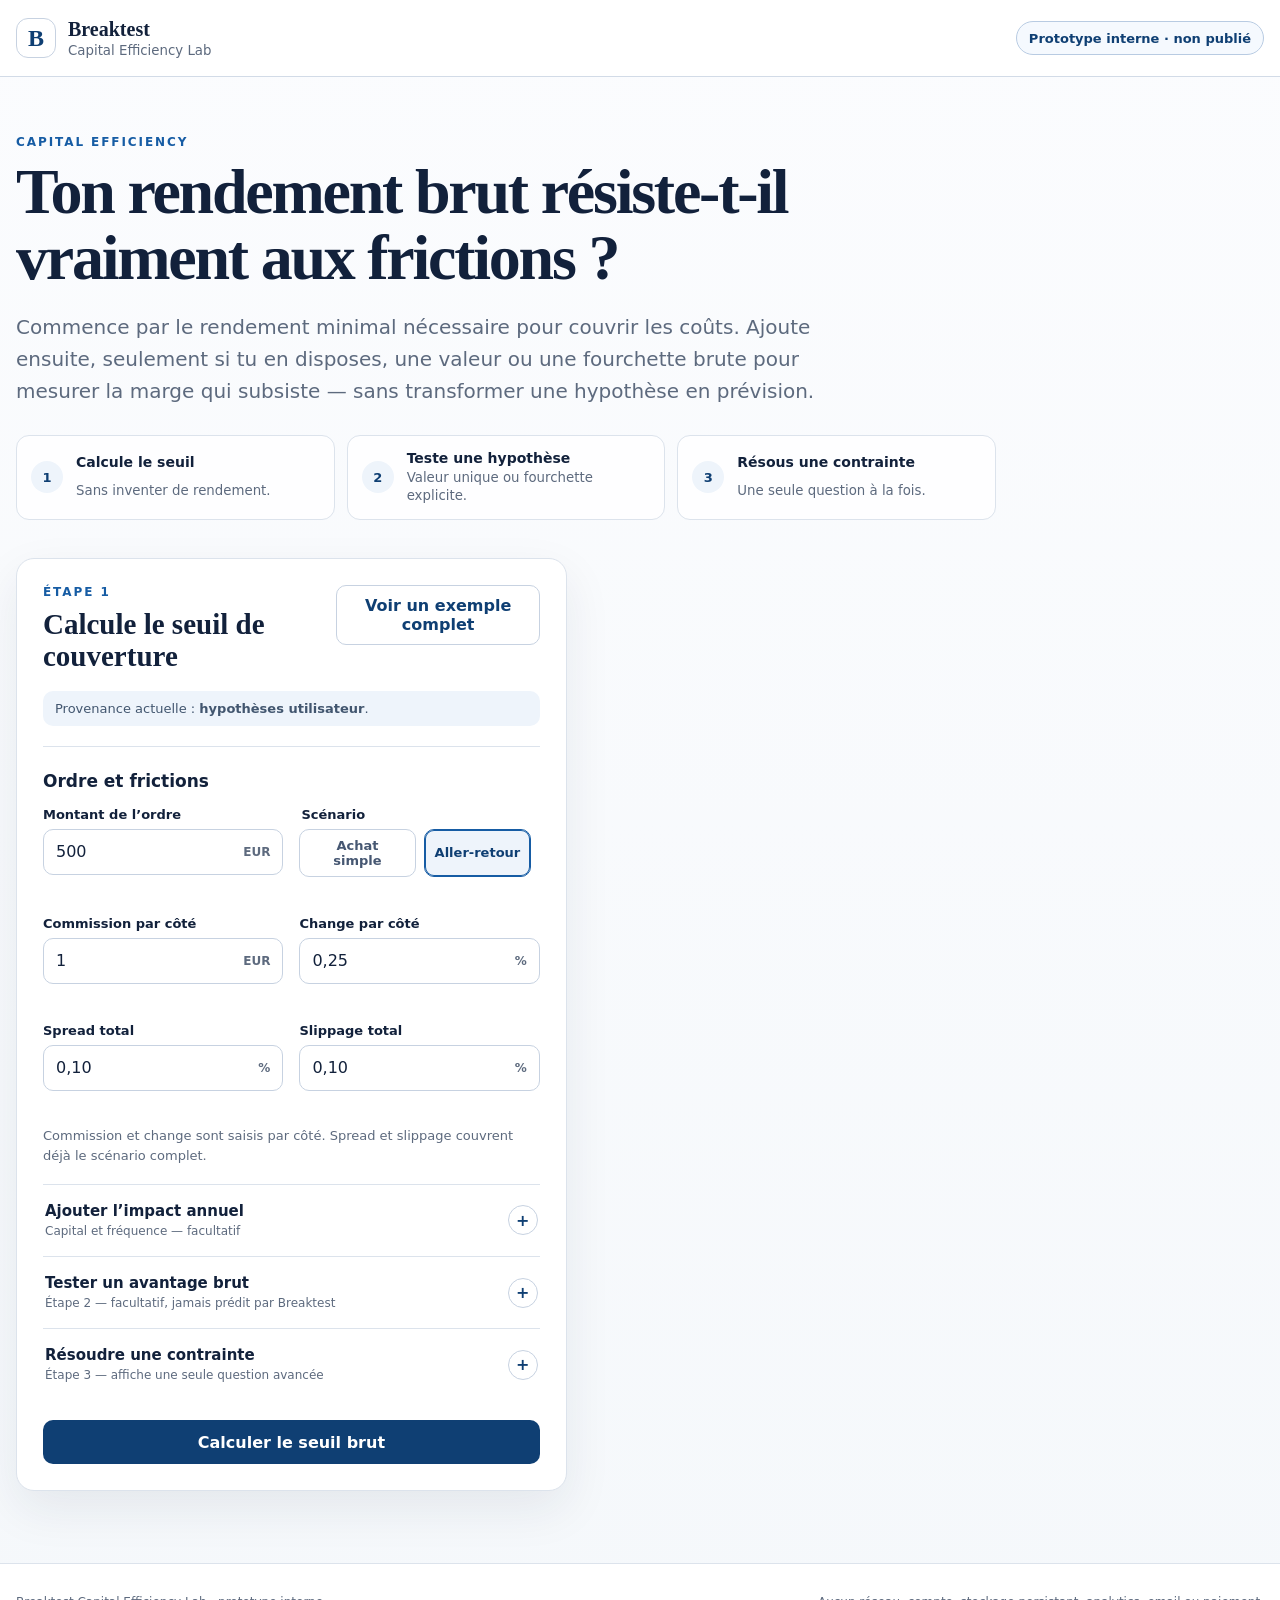
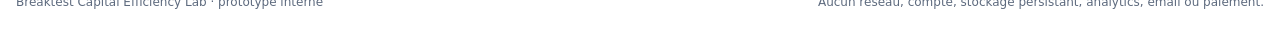
==== commit 62d63d83: "Reformater l’interface Edge Survival Envelope" ====
--- a/capital_efficiency_lab/index.html
+++ b/capital_efficiency_lab/index.html
@@ -1 +1,273 @@
-<!doctype html><html lang="fr"><head><meta charset="utf-8"><meta name="viewport" content="width=device-width, initial-scale=1"><meta name="description" content="Laboratoire interne Breaktest Capital Efficiency : seuil brut, avantage conservé et stabilité d'une fourchette après frictions."><title>Breaktest — Capital Efficiency Lab</title><link rel="stylesheet" href="styles.css"></head><body><a class="skip-link" href="#lab-form">Aller au laboratoire</a><header class="topbar"><div class="shell topbar-inner"><div class="brand"><span class="brand-mark" aria-hidden="true">B</span><span><strong>Breaktest</strong><small>Capital Efficiency Lab</small></span></div><div class="status-pill">Prototype interne · non publié</div></div></header><main><section class="hero shell"><p class="eyebrow">CAPITAL EFFICIENCY</p><h1>Ton rendement brut résiste-t-il vraiment aux frictions&nbsp;?</h1><p>Commence par le rendement minimal nécessaire pour couvrir les coûts. Ajoute ensuite, seulement si tu en disposes, une valeur ou une fourchette brute pour mesurer la marge qui subsiste — sans transformer une hypothèse en prévision.</p><ol class="journey" aria-label="Parcours en trois étapes"><li><span>1</span><strong>Calcule le seuil</strong><small>Sans inventer de rendement.</small></li><li><span>2</span><strong>Teste une hypothèse</strong><small>Valeur unique ou fourchette explicite.</small></li><li><span>3</span><strong>Résous une contrainte</strong><small>Une seule question à la fois.</small></li></ol></section><section class="shell workspace" aria-label="Laboratoire Capital Efficiency"><form id="lab-form" class="input-panel" novalidate><div class="panel-heading"><div><p class="eyebrow">ÉTAPE 1</p><h2>Calcule le seuil de couverture</h2></div><button id="load-demo" class="button secondary" type="button">Voir un exemple complet</button></div><p id="provenance-banner" class="provenance-banner">Provenance actuelle : <strong>hypothèses utilisateur</strong>.</p><div id="error-summary" class="error-summary" role="alert" hidden></div><div class="form-section compact-first"><h3>Ordre et frictions</h3><div class="form-grid"><div class="field"><label for="orderNotionalEur">Montant de l’ordre</label><div class="input-unit"><input id="orderNotionalEur" name="orderNotionalEur" inputmode="decimal" value="500" aria-describedby="order-error"><b>EUR</b></div><p id="order-error" class="field-error" data-error-for="orderNotionalEur"></p></div><fieldset class="field segmented-field"><legend>Scénario</legend><div class="segmented"><label><input type="radio" name="sideCount" value="1"><span>Achat simple</span></label><label><input type="radio" name="sideCount" value="2" checked><span>Aller-retour</span></label></div><p class="field-error" data-error-for="sideCount"></p></fieldset><div class="field"><label for="commissionPerSideEur">Commission par côté</label><div class="input-unit"><input id="commissionPerSideEur" name="commissionPerSideEur" inputmode="decimal" value="1" aria-describedby="commission-error"><b>EUR</b></div><p id="commission-error" class="field-error" data-error-for="commissionPerSideEur"></p></div><div class="field"><label for="fxRatePerSidePercent">Change par côté</label><div class="input-unit"><input id="fxRatePerSidePercent" name="fxRatePerSidePercent" inputmode="decimal" value="0,25" aria-describedby="fx-error"><b>%</b></div><p id="fx-error" class="field-error" data-error-for="fxRatePerSidePercent"></p></div><div class="field"><label for="spreadTotalPercent">Spread total</label><div class="input-unit"><input id="spreadTotalPercent" name="spreadTotalPercent" inputmode="decimal" value="0,10" aria-describedby="spread-error"><b>%</b></div><p id="spread-error" class="field-error" data-error-for="spreadTotalPercent"></p></div><div class="field"><label for="slippageTotalPercent">Slippage total</label><div class="input-unit"><input id="slippageTotalPercent" name="slippageTotalPercent" inputmode="decimal" value="0,10" aria-describedby="slippage-error"><b>%</b></div><p id="slippage-error" class="field-error" data-error-for="slippageTotalPercent"></p></div></div><p class="section-note">Commission et change sont saisis par côté. Spread et slippage couvrent déjà le scénario complet.</p></div><details id="annual-details" class="progressive-section"><summary><span><b>Ajouter l’impact annuel</b><small>Capital et fréquence — facultatif</small></span></summary><div class="details-content form-grid"><div class="field"><label for="capitalEur">Capital de référence</label><div class="input-unit"><input id="capitalEur" name="capitalEur" inputmode="decimal" placeholder="5 000" aria-describedby="capital-help capital-error"><b>EUR</b></div><small id="capital-help">Utilisé uniquement pour rapporter les frictions annuelles au capital.</small><p id="capital-error" class="field-error" data-error-for="capitalEur"></p></div><div class="field"><label for="monthlyOperations">Opérations mensuelles</label><div class="input-unit"><input id="monthlyOperations" name="monthlyOperations" inputmode="decimal" value="4" aria-describedby="monthly-error"><b>/ mois</b></div><p id="monthly-error" class="field-error" data-error-for="monthlyOperations"></p></div></div></details><details id="edge-details" class="progressive-section"><summary><span><b>Tester un avantage brut</b><small>Étape 2 — facultatif, jamais prédit par Breaktest</small></span></summary><div class="details-content"><fieldset class="field segmented-field edge-mode-field"><legend>Mode d’hypothèse</legend><div class="segmented three-way"><label><input type="radio" name="edgeInputMode" value="threshold" checked><span>Seuil seul</span></label><label><input type="radio" name="edgeInputMode" value="point"><span>Valeur unique</span></label><label><input type="radio" name="edgeInputMode" value="range"><span>Fourchette</span></label></div><p class="section-note">Le choix du mode est explicite. Breaktest ne complète ni ne réordonne une fourchette.</p></fieldset><div id="point-edge-fields" class="edge-mode-panel" hidden><div class="field featured-field"><label for="grossEdgePercent">Rendement brut moyen supposé</label><div class="input-unit"><input id="grossEdgePercent" name="grossEdgePercent" inputmode="decimal" placeholder="ex. 2,00" aria-describedby="gross-help gross-error"><b>% / opération</b></div><small id="gross-help">Cette hypothèse doit venir de ta méthode, d’un test ou d’une mesure externe. Breaktest ne l’estime pas.</small><p id="gross-error" class="field-error" data-error-for="grossEdgePercent"></p></div></div><div id="range-edge-fields" class="edge-mode-panel" hidden><div class="range-intro"><strong>Trois hypothèses, aucune probabilité.</strong><p>La borne basse, le scénario central et la borne haute sont saisis par toi. Ils ne forment ni un intervalle de confiance ni une prévision.</p></div><div class="form-grid range-input-grid"><div class="field"><label for="grossEdgeLowPercent">Hypothèse basse</label><div class="input-unit"><input id="grossEdgeLowPercent" name="grossEdgeLowPercent" inputmode="decimal" placeholder="ex. 0,80" aria-describedby="range-low-error"><b>% / opération</b></div><p id="range-low-error" class="field-error" data-error-for="grossEdgeLowPercent"></p></div><div class="field featured-field"><label for="grossEdgeBasePercent">Hypothèse centrale</label><div class="input-unit"><input id="grossEdgeBasePercent" name="grossEdgeBasePercent" inputmode="decimal" placeholder="ex. 2,00" aria-describedby="range-base-error"><b>% / opération</b></div><p id="range-base-error" class="field-error" data-error-for="grossEdgeBasePercent"></p></div><div class="field"><label for="grossEdgeHighPercent">Hypothèse haute</label><div class="input-unit"><input id="grossEdgeHighPercent" name="grossEdgeHighPercent" inputmode="decimal" placeholder="ex. 3,00" aria-describedby="range-high-error"><b>% / opération</b></div><p id="range-high-error" class="field-error" data-error-for="grossEdgeHighPercent"></p></div></div></div></div></details><details id="constraint-details" class="progressive-section"><summary><span><b>Résoudre une contrainte</b><small>Étape 3 — affiche une seule question avancée</small></span></summary><div class="details-content"><div class="field"><label for="constraintMode">Question à résoudre</label><select id="constraintMode" name="constraintMode"><option value="none">Aucune — afficher seulement le diagnostic</option><option value="positive">Quelle taille couvre les frictions avec une marge positive ?</option><option value="retention">Quelle taille conserve une part choisie du brut ?</option><option value="budget">Quelle fréquence reste sous un budget annuel ?</option><option value="targetNet">Quel brut est requis pour une marge nette cible ?</option></select></div><div class="constraint-option" data-constraint="retention" hidden><div class="field"><label for="retentionTargetPercent">Part du brut à conserver</label><div class="input-unit"><input id="retentionTargetPercent" name="retentionTargetPercent" inputmode="decimal" placeholder="ex. 50"><b>%</b></div><p class="field-error" data-error-for="retentionTargetPercent"></p></div></div><div class="constraint-option" data-constraint="budget" hidden><div class="field"><label for="annualDragBudgetPercent">Budget annuel maximal de friction</label><div class="input-unit"><input id="annualDragBudgetPercent" name="annualDragBudgetPercent" inputmode="decimal" placeholder="ex. 3,00"><b>% du capital</b></div><p class="field-error" data-error-for="annualDragBudgetPercent"></p><small>Exige aussi le capital de référence dans « impact annuel ».</small></div></div><div class="constraint-option" data-constraint="targetNet" hidden><div class="field"><label for="targetNetPercent">Marge nette cible</label><div class="input-unit"><input id="targetNetPercent" name="targetNetPercent" inputmode="decimal" placeholder="ex. 1,00"><b>% / opération</b></div><p class="field-error" data-error-for="targetNetPercent"></p></div></div><p class="section-note">Une frontière mathématique décrit une condition. Elle ne recommande ni taille ni fréquence.</p></div></details><button id="submit-analysis" class="button primary submit-button" type="submit">Calculer le seuil brut</button></form><section id="results" class="results-panel" tabindex="-1" hidden><div class="result-header"><div><p class="eyebrow">RÉSULTAT PRINCIPAL</p><h2 id="primary-title">—</h2></div><span id="result-provenance" class="status-pill subtle">—</span></div><div id="primary-result" class="primary-result"></div><p id="primary-explanation" class="primary-explanation"></p><div class="core-grid" aria-label="Indicateurs de structure"><article class="metric"><span>Seuil brut nécessaire</span><strong id="break-even-value">—</strong><small>pour couvrir les frictions</small></article><article class="metric"><span>Plancher variable</span><strong id="variable-floor-value">—</strong><small>ne baisse pas quand l’ordre grossit</small></article><article class="metric"><span>Coût fixe</span><strong id="fixed-cost-value">—</strong><small>se dilue avec la taille</small></article><article class="metric secondary-metric"><span>Coût total</span><strong id="total-cost-value">—</strong><small>composante explicative</small></article></div><section id="edge-section" class="result-section" hidden><div class="section-title"><h3>Ce qui reste de la valeur brute unique</h3><p>Brut saisi − frictions = marge nette.</p></div><div class="edge-grid"><article class="metric emphasis"><span>Part conservée</span><strong id="retained-edge-value">—</strong><small id="retained-edge-note">—</small></article><article class="metric"><span>Marge nette</span><strong id="net-edge-value">—</strong><small id="net-edge-eur">—</small></article><article class="metric"><span>Part absorbée</span><strong id="absorbed-edge-value">—</strong><small>du rendement brut saisi</small></article><article class="metric"><span>Rendement brut saisi</span><strong id="gross-edge-value">—</strong><small id="gross-edge-eur">—</small></article></div></section><section id="range-section" class="result-section" hidden><div class="section-title"><h3>Stabilité dans la fourchette saisie</h3><p>Hypothèses utilisateur — aucune probabilité.</p></div><p id="range-summary" class="range-summary"></p><div class="range-grid" aria-label="Marges basse, centrale et haute"><article class="range-card" data-range="low"><span>Hypothèse basse</span><strong id="range-low-net">—</strong><small id="range-low-detail">—</small></article><article class="range-card central" data-range="base"><span>Hypothèse centrale</span><strong id="range-base-net">—</strong><small id="range-base-detail">—</small></article><article class="range-card" data-range="high"><span>Hypothèse haute</span><strong id="range-high-net">—</strong><small id="range-high-detail">—</small></article></div><p id="range-floor-note" class="interpretation-note"></p><p id="range-shape-note" class="range-shape-note"></p></section><section id="constraint-section" class="result-section" hidden><div class="section-title"><h3>Contrainte choisie</h3><p>Condition mathématique — aucune prescription.</p></div><div id="constraints-grid" class="constraints-grid single"></div></section><details class="result-disclosure" open><summary><span><b>Comprendre le seuil</b><small>Coût diluable, plancher et sensibilité</small></span></summary><div class="disclosure-content"><div class="structure-grid"><div class="structure-card"><div class="structure-label"><span>Coût fixe</span><strong id="fixed-share-value">—</strong></div><div class="bar"><span id="fixed-share-bar"></span></div><p>La commission fixe est répartie sur un montant d’ordre plus important.</p></div><div class="structure-card"><div class="structure-label"><span>Coût variable</span><strong id="variable-share-value">—</strong></div><div class="bar variable"><span id="variable-share-bar"></span></div><p>Change, spread et slippage forment un plancher proportionnel dans ce modèle.</p></div></div><p id="equal-order-note" class="interpretation-note"></p><div class="section-title compact-title"><h3>Sensibilité à la taille</h3><p>Les autres hypothèses restent constantes.</p></div><div id="sensitivity-chart" class="sensitivity-chart" role="img" aria-label="Évolution du seuil brut selon la taille d’ordre"></div></div></details><details class="result-disclosure evidence-section"><summary><span><b>Méthode, preuve et limites</b><small>Version, provenance et domaine de validité</small></span></summary><div class="disclosure-content"><dl class="evidence-list"><div><dt>Version du calcul</dt><dd id="calculation-version">—</dd></div><div><dt>Mode d’hypothèse</dt><dd id="evidence-mode">—</dd></div><div><dt>Provenance</dt><dd id="evidence-provenance">—</dd></div><div><dt>Convention</dt><dd id="side-convention">—</dd></div><div><dt>Projection annuelle</dt><dd>Arithmétique, sans capitalisation ni positions simultanées.</dd></div><div><dt>Non modélisé</dt><dd>Rendement futur, fiscalité, impact de marché calibré, financement, exécution réelle.</dd></div></dl><p class="disclaimer">Outil d’information et de calcul. Les sorties reposent sur les hypothèses saisies et ne constituent ni une recommandation, ni une prévision, ni un conseil en investissement.</p></div></details></section></section></main><footer class="footer"><div class="shell"><p>Breaktest Capital Efficiency Lab · prototype interne</p><p>Aucun réseau, compte, stockage persistant, analytics, email ou paiement.</p></div></footer><div id="result-live" class="sr-only" aria-live="polite"></div><script src="engine.js"></script><script src="app.js"></script></body></html>
+<!doctype html>
+<html lang="fr">
+<head>
+  <meta charset="utf-8">
+  <meta name="viewport" content="width=device-width, initial-scale=1">
+  <meta name="description" content="Laboratoire interne Breaktest Capital Efficiency : seuil brut, avantage conservé et stabilité d'une fourchette après frictions.">
+  <title>Breaktest — Capital Efficiency Lab</title>
+  <link rel="stylesheet" href="styles.css">
+</head>
+<body>
+  <a class="skip-link" href="#lab-form">Aller au laboratoire</a>
+  <header class="topbar">
+    <div class="shell topbar-inner">
+      <div class="brand"><span class="brand-mark" aria-hidden="true">B</span><span><strong>Breaktest</strong><small>Capital Efficiency Lab</small></span></div>
+      <div class="status-pill">Prototype interne · non publié</div>
+    </div>
+  </header>
+
+  <main>
+    <section class="hero shell">
+      <p class="eyebrow">CAPITAL EFFICIENCY</p>
+      <h1>Ton rendement brut résiste-t-il vraiment aux frictions&nbsp;?</h1>
+      <p>Commence par le rendement minimal nécessaire pour couvrir les coûts. Ajoute ensuite, seulement si tu en disposes, une valeur ou une fourchette brute pour mesurer la marge qui subsiste — sans transformer une hypothèse en prévision.</p>
+      <ol class="journey" aria-label="Parcours en trois étapes">
+        <li><span>1</span><strong>Calcule le seuil</strong><small>Sans inventer de rendement.</small></li>
+        <li><span>2</span><strong>Teste une hypothèse</strong><small>Valeur unique ou fourchette explicite.</small></li>
+        <li><span>3</span><strong>Résous une contrainte</strong><small>Une seule question à la fois.</small></li>
+      </ol>
+    </section>
+
+    <section class="shell workspace" aria-label="Laboratoire Capital Efficiency">
+      <form id="lab-form" class="input-panel" novalidate>
+        <div class="panel-heading">
+          <div><p class="eyebrow">ÉTAPE 1</p><h2>Calcule le seuil de couverture</h2></div>
+          <button id="load-demo" class="button secondary" type="button">Voir un exemple complet</button>
+        </div>
+        <p id="provenance-banner" class="provenance-banner">Provenance actuelle : <strong>hypothèses utilisateur</strong>.</p>
+        <div id="error-summary" class="error-summary" role="alert" hidden></div>
+
+        <div class="form-section compact-first">
+          <h3>Ordre et frictions</h3>
+          <div class="form-grid">
+            <div class="field">
+              <label for="orderNotionalEur">Montant de l’ordre</label>
+              <div class="input-unit"><input id="orderNotionalEur" name="orderNotionalEur" inputmode="decimal" value="500" aria-describedby="order-error"><b>EUR</b></div>
+              <p id="order-error" class="field-error" data-error-for="orderNotionalEur"></p>
+            </div>
+            <fieldset class="field segmented-field">
+              <legend>Scénario</legend>
+              <div class="segmented">
+                <label><input type="radio" name="sideCount" value="1"><span>Achat simple</span></label>
+                <label><input type="radio" name="sideCount" value="2" checked><span>Aller-retour</span></label>
+              </div>
+              <p class="field-error" data-error-for="sideCount"></p>
+            </fieldset>
+            <div class="field">
+              <label for="commissionPerSideEur">Commission par côté</label>
+              <div class="input-unit"><input id="commissionPerSideEur" name="commissionPerSideEur" inputmode="decimal" value="1" aria-describedby="commission-error"><b>EUR</b></div>
+              <p id="commission-error" class="field-error" data-error-for="commissionPerSideEur"></p>
+            </div>
+            <div class="field">
+              <label for="fxRatePerSidePercent">Change par côté</label>
+              <div class="input-unit"><input id="fxRatePerSidePercent" name="fxRatePerSidePercent" inputmode="decimal" value="0,25" aria-describedby="fx-error"><b>%</b></div>
+              <p id="fx-error" class="field-error" data-error-for="fxRatePerSidePercent"></p>
+            </div>
+            <div class="field">
+              <label for="spreadTotalPercent">Spread total</label>
+              <div class="input-unit"><input id="spreadTotalPercent" name="spreadTotalPercent" inputmode="decimal" value="0,10" aria-describedby="spread-error"><b>%</b></div>
+              <p id="spread-error" class="field-error" data-error-for="spreadTotalPercent"></p>
+            </div>
+            <div class="field">
+              <label for="slippageTotalPercent">Slippage total</label>
+              <div class="input-unit"><input id="slippageTotalPercent" name="slippageTotalPercent" inputmode="decimal" value="0,10" aria-describedby="slippage-error"><b>%</b></div>
+              <p id="slippage-error" class="field-error" data-error-for="slippageTotalPercent"></p>
+            </div>
+          </div>
+          <p class="section-note">Commission et change sont saisis par côté. Spread et slippage couvrent déjà le scénario complet.</p>
+        </div>
+
+        <details id="annual-details" class="progressive-section">
+          <summary><span><b>Ajouter l’impact annuel</b><small>Capital et fréquence — facultatif</small></span></summary>
+          <div class="details-content form-grid">
+            <div class="field">
+              <label for="capitalEur">Capital de référence</label>
+              <div class="input-unit"><input id="capitalEur" name="capitalEur" inputmode="decimal" placeholder="5 000" aria-describedby="capital-help capital-error"><b>EUR</b></div>
+              <small id="capital-help">Utilisé uniquement pour rapporter les frictions annuelles au capital.</small>
+              <p id="capital-error" class="field-error" data-error-for="capitalEur"></p>
+            </div>
+            <div class="field">
+              <label for="monthlyOperations">Opérations mensuelles</label>
+              <div class="input-unit"><input id="monthlyOperations" name="monthlyOperations" inputmode="decimal" value="4" aria-describedby="monthly-error"><b>/ mois</b></div>
+              <p id="monthly-error" class="field-error" data-error-for="monthlyOperations"></p>
+            </div>
+          </div>
+        </details>
+
+        <details id="edge-details" class="progressive-section">
+          <summary><span><b>Tester un avantage brut</b><small>Étape 2 — facultatif, jamais prédit par Breaktest</small></span></summary>
+          <div class="details-content">
+            <fieldset class="field segmented-field edge-mode-field">
+              <legend>Mode d’hypothèse</legend>
+              <div class="segmented three-way">
+                <label><input type="radio" name="edgeInputMode" value="threshold" checked><span>Seuil seul</span></label>
+                <label><input type="radio" name="edgeInputMode" value="point"><span>Valeur unique</span></label>
+                <label><input type="radio" name="edgeInputMode" value="range"><span>Fourchette</span></label>
+              </div>
+              <p class="section-note">Le choix du mode est explicite. Breaktest ne complète ni ne réordonne une fourchette.</p>
+            </fieldset>
+
+            <div id="point-edge-fields" class="edge-mode-panel" hidden>
+              <div class="field featured-field">
+                <label for="grossEdgePercent">Rendement brut moyen supposé</label>
+                <div class="input-unit"><input id="grossEdgePercent" name="grossEdgePercent" inputmode="decimal" placeholder="ex. 2,00" aria-describedby="gross-help gross-error"><b>% / opération</b></div>
+                <small id="gross-help">Cette hypothèse doit venir de ta méthode, d’un test ou d’une mesure externe. Breaktest ne l’estime pas.</small>
+                <p id="gross-error" class="field-error" data-error-for="grossEdgePercent"></p>
+              </div>
+            </div>
+
+            <div id="range-edge-fields" class="edge-mode-panel" hidden>
+              <div class="range-intro">
+                <strong>Trois hypothèses, aucune probabilité.</strong>
+                <p>La borne basse, le scénario central et la borne haute sont saisis par toi. Ils ne forment ni un intervalle de confiance ni une prévision.</p>
+              </div>
+              <div class="form-grid range-input-grid">
+                <div class="field">
+                  <label for="grossEdgeLowPercent">Hypothèse basse</label>
+                  <div class="input-unit"><input id="grossEdgeLowPercent" name="grossEdgeLowPercent" inputmode="decimal" placeholder="ex. 0,80" aria-describedby="range-low-error"><b>% / opération</b></div>
+                  <p id="range-low-error" class="field-error" data-error-for="grossEdgeLowPercent"></p>
+                </div>
+                <div class="field featured-field">
+                  <label for="grossEdgeBasePercent">Hypothèse centrale</label>
+                  <div class="input-unit"><input id="grossEdgeBasePercent" name="grossEdgeBasePercent" inputmode="decimal" placeholder="ex. 2,00" aria-describedby="range-base-error"><b>% / opération</b></div>
+                  <p id="range-base-error" class="field-error" data-error-for="grossEdgeBasePercent"></p>
+                </div>
+                <div class="field">
+                  <label for="grossEdgeHighPercent">Hypothèse haute</label>
+                  <div class="input-unit"><input id="grossEdgeHighPercent" name="grossEdgeHighPercent" inputmode="decimal" placeholder="ex. 3,00" aria-describedby="range-high-error"><b>% / opération</b></div>
+                  <p id="range-high-error" class="field-error" data-error-for="grossEdgeHighPercent"></p>
+                </div>
+              </div>
+            </div>
+          </div>
+        </details>
+
+        <details id="constraint-details" class="progressive-section">
+          <summary><span><b>Résoudre une contrainte</b><small>Étape 3 — affiche une seule question avancée</small></span></summary>
+          <div class="details-content">
+            <div class="field">
+              <label for="constraintMode">Question à résoudre</label>
+              <select id="constraintMode" name="constraintMode">
+                <option value="none">Aucune — afficher seulement le diagnostic</option>
+                <option value="positive">Quelle taille couvre les frictions avec une marge positive ?</option>
+                <option value="retention">Quelle taille conserve une part choisie du brut ?</option>
+                <option value="budget">Quelle fréquence reste sous un budget annuel ?</option>
+                <option value="targetNet">Quel brut est requis pour une marge nette cible ?</option>
+              </select>
+            </div>
+            <div class="constraint-option" data-constraint="retention" hidden>
+              <div class="field">
+                <label for="retentionTargetPercent">Part du brut à conserver</label>
+                <div class="input-unit"><input id="retentionTargetPercent" name="retentionTargetPercent" inputmode="decimal" placeholder="ex. 50"><b>%</b></div>
+                <p class="field-error" data-error-for="retentionTargetPercent"></p>
+              </div>
+            </div>
+            <div class="constraint-option" data-constraint="budget" hidden>
+              <div class="field">
+                <label for="annualDragBudgetPercent">Budget annuel maximal de friction</label>
+                <div class="input-unit"><input id="annualDragBudgetPercent" name="annualDragBudgetPercent" inputmode="decimal" placeholder="ex. 3,00"><b>% du capital</b></div>
+                <p class="field-error" data-error-for="annualDragBudgetPercent"></p>
+                <small>Exige aussi le capital de référence dans « impact annuel ».</small>
+              </div>
+            </div>
+            <div class="constraint-option" data-constraint="targetNet" hidden>
+              <div class="field">
+                <label for="targetNetPercent">Marge nette cible</label>
+                <div class="input-unit"><input id="targetNetPercent" name="targetNetPercent" inputmode="decimal" placeholder="ex. 1,00"><b>% / opération</b></div>
+                <p class="field-error" data-error-for="targetNetPercent"></p>
+              </div>
+            </div>
+            <p class="section-note">Une frontière mathématique décrit une condition. Elle ne recommande ni taille ni fréquence.</p>
+          </div>
+        </details>
+
+        <button id="submit-analysis" class="button primary submit-button" type="submit">Calculer le seuil brut</button>
+      </form>
+
+      <section id="results" class="results-panel" tabindex="-1" hidden>
+        <div class="result-header">
+          <div><p class="eyebrow">RÉSULTAT PRINCIPAL</p><h2 id="primary-title">—</h2></div>
+          <span id="result-provenance" class="status-pill subtle">—</span>
+        </div>
+        <div id="primary-result" class="primary-result"></div>
+        <p id="primary-explanation" class="primary-explanation"></p>
+
+        <div class="core-grid" aria-label="Indicateurs de structure">
+          <article class="metric"><span>Seuil brut nécessaire</span><strong id="break-even-value">—</strong><small>pour couvrir les frictions</small></article>
+          <article class="metric"><span>Plancher variable</span><strong id="variable-floor-value">—</strong><small>ne baisse pas quand l’ordre grossit</small></article>
+          <article class="metric"><span>Coût fixe</span><strong id="fixed-cost-value">—</strong><small>se dilue avec la taille</small></article>
+          <article class="metric secondary-metric"><span>Coût total</span><strong id="total-cost-value">—</strong><small>composante explicative</small></article>
+        </div>
+
+        <section id="edge-section" class="result-section" hidden>
+          <div class="section-title"><h3>Ce qui reste de la valeur brute unique</h3><p>Brut saisi − frictions = marge nette.</p></div>
+          <div class="edge-grid">
+            <article class="metric emphasis"><span>Part conservée</span><strong id="retained-edge-value">—</strong><small id="retained-edge-note">—</small></article>
+            <article class="metric"><span>Marge nette</span><strong id="net-edge-value">—</strong><small id="net-edge-eur">—</small></article>
+            <article class="metric"><span>Part absorbée</span><strong id="absorbed-edge-value">—</strong><small>du rendement brut saisi</small></article>
+            <article class="metric"><span>Rendement brut saisi</span><strong id="gross-edge-value">—</strong><small id="gross-edge-eur">—</small></article>
+          </div>
+        </section>
+
+        <section id="range-section" class="result-section" hidden>
+          <div class="section-title"><h3>Stabilité dans la fourchette saisie</h3><p>Hypothèses utilisateur — aucune probabilité.</p></div>
+          <p id="range-summary" class="range-summary"></p>
+          <div class="range-grid" aria-label="Marges basse, centrale et haute">
+            <article class="range-card" data-range="low"><span>Hypothèse basse</span><strong id="range-low-net">—</strong><small id="range-low-detail">—</small></article>
+            <article class="range-card central" data-range="base"><span>Hypothèse centrale</span><strong id="range-base-net">—</strong><small id="range-base-detail">—</small></article>
+            <article class="range-card" data-range="high"><span>Hypothèse haute</span><strong id="range-high-net">—</strong><small id="range-high-detail">—</small></article>
+          </div>
+          <p id="range-floor-note" class="interpretation-note"></p>
+          <p id="range-shape-note" class="range-shape-note"></p>
+        </section>
+
+        <section id="constraint-section" class="result-section" hidden>
+          <div class="section-title"><h3>Contrainte choisie</h3><p>Condition mathématique — aucune prescription.</p></div>
+          <div id="constraints-grid" class="constraints-grid single"></div>
+        </section>
+
+        <details class="result-disclosure" open>
+          <summary><span><b>Comprendre le seuil</b><small>Coût diluable, plancher et sensibilité</small></span></summary>
+          <div class="disclosure-content">
+            <div class="structure-grid">
+              <div class="structure-card">
+                <div class="structure-label"><span>Coût fixe</span><strong id="fixed-share-value">—</strong></div>
+                <div class="bar"><span id="fixed-share-bar"></span></div>
+                <p>La commission fixe est répartie sur un montant d’ordre plus important.</p>
+              </div>
+              <div class="structure-card">
+                <div class="structure-label"><span>Coût variable</span><strong id="variable-share-value">—</strong></div>
+                <div class="bar variable"><span id="variable-share-bar"></span></div>
+                <p>Change, spread et slippage forment un plancher proportionnel dans ce modèle.</p>
+              </div>
+            </div>
+            <p id="equal-order-note" class="interpretation-note"></p>
+            <div class="section-title compact-title"><h3>Sensibilité à la taille</h3><p>Les autres hypothèses restent constantes.</p></div>
+            <div id="sensitivity-chart" class="sensitivity-chart" role="img" aria-label="Évolution du seuil brut selon la taille d’ordre"></div>
+          </div>
+        </details>
+
+        <details class="result-disclosure evidence-section">
+          <summary><span><b>Méthode, preuve et limites</b><small>Version, provenance et domaine de validité</small></span></summary>
+          <div class="disclosure-content">
+            <dl class="evidence-list">
+              <div><dt>Version du calcul</dt><dd id="calculation-version">—</dd></div>
+              <div><dt>Mode d’hypothèse</dt><dd id="evidence-mode">—</dd></div>
+              <div><dt>Provenance</dt><dd id="evidence-provenance">—</dd></div>
+              <div><dt>Convention</dt><dd id="side-convention">—</dd></div>
+              <div><dt>Projection annuelle</dt><dd>Arithmétique, sans capitalisation ni positions simultanées.</dd></div>
+              <div><dt>Non modélisé</dt><dd>Rendement futur, fiscalité, impact de marché calibré, financement, exécution réelle.</dd></div>
+            </dl>
+            <p class="disclaimer">Outil d’information et de calcul. Les sorties reposent sur les hypothèses saisies et ne constituent ni une recommandation, ni une prévision, ni un conseil en investissement.</p>
+          </div>
+        </details>
+      </section>
+    </section>
+  </main>
+
+  <footer class="footer"><div class="shell"><p>Breaktest Capital Efficiency Lab · prototype interne</p><p>Aucun réseau, compte, stockage persistant, analytics, email ou paiement.</p></div></footer>
+  <div id="result-live" class="sr-only" aria-live="polite"></div>
+  <script src="engine.js"></script>
+  <script src="app.js"></script>
+</body>
+</html>
--- a/capital_efficiency_lab/styles.css
+++ b/capital_efficiency_lab/styles.css
@@ -1,116 +1,428 @@
 :root {
   --ink: #12213b;
+  --ink-soft: #2c3e58;
   --muted: #5d6a7e;
   --line: #dce3ec;
   --line-strong: #c7d2e1;
   --surface: #ffffff;
   --surface-soft: #f5f7fa;
   --surface-blue: #eef4fb;
+  --surface-warm: #fffaf0;
   --blue: #165ca4;
   --blue-dark: #0f3f73;
   --teal: #2b7a7b;
   --danger: #a73838;
+  --warning: #8d601f;
   --shadow: 0 18px 48px rgba(21, 39, 66, 0.08);
   --radius: 18px;
   font-family: Inter, ui-sans-serif, system-ui, -apple-system, BlinkMacSystemFont, "Segoe UI", sans-serif;
   color: var(--ink);
   background: #f8fafc;
 }
+
 * { box-sizing: border-box; }
 html { scroll-behavior: smooth; }
-body { margin: 0; background: linear-gradient(180deg, #fbfcfe 0, #f5f8fb 100%); color: var(--ink); }
+body {
+  margin: 0;
+  background: linear-gradient(180deg, #fbfcfe 0, #f5f8fb 100%);
+  color: var(--ink);
+}
 button, input, select { font: inherit; }
 button { cursor: pointer; }
 .shell { width: min(1320px, calc(100% - 32px)); margin-inline: auto; }
-.skip-link { position: fixed; left: 16px; top: -80px; z-index: 100; background: var(--ink); color: white; padding: 12px 16px; border-radius: 8px; }
+.skip-link {
+  position: fixed;
+  left: 16px;
+  top: -80px;
+  z-index: 100;
+  padding: 12px 16px;
+  border-radius: 8px;
+  background: var(--ink);
+  color: white;
+}
 .skip-link:focus { top: 12px; }
-.topbar { position: sticky; top: 0; z-index: 20; border-bottom: 1px solid rgba(199, 210, 225, .8); background: rgba(255,255,255,.92); backdrop-filter: blur(14px); }
-.topbar-inner { min-height: 76px; display: flex; align-items: center; justify-content: space-between; gap: 20px; }
+
+.topbar {
+  position: sticky;
+  top: 0;
+  z-index: 20;
+  border-bottom: 1px solid rgba(199, 210, 225, .8);
+  background: rgba(255, 255, 255, .92);
+  backdrop-filter: blur(14px);
+}
+.topbar-inner {
+  min-height: 76px;
+  display: flex;
+  align-items: center;
+  justify-content: space-between;
+  gap: 20px;
+}
 .brand { display: flex; align-items: center; gap: 12px; }
-.brand-mark { display: grid; place-items: center; width: 40px; height: 40px; border: 1px solid var(--line-strong); border-radius: 12px; font: 700 24px/1 Georgia, serif; color: var(--blue-dark); background: white; }
+.brand-mark {
+  display: grid;
+  place-items: center;
+  width: 40px;
+  height: 40px;
+  border: 1px solid var(--line-strong);
+  border-radius: 12px;
+  background: white;
+  color: var(--blue-dark);
+  font: 700 24px/1 Georgia, serif;
+}
 .brand strong { display: block; font: 700 20px/1.1 Georgia, serif; }
 .brand small { display: block; margin-top: 3px; color: var(--muted); }
-.status-pill { display: inline-flex; align-items: center; min-height: 34px; padding: 7px 12px; border: 1px solid #b8cbe2; border-radius: 999px; background: #f5f9fe; color: var(--blue-dark); font-size: 13px; font-weight: 700; }
+.status-pill {
+  display: inline-flex;
+  align-items: center;
+  min-height: 34px;
+  padding: 7px 12px;
+  border: 1px solid #b8cbe2;
+  border-radius: 999px;
+  background: #f5f9fe;
+  color: var(--blue-dark);
+  font-size: 13px;
+  font-weight: 700;
+}
 .status-pill.subtle { background: white; color: var(--muted); }
+
 .hero { padding: 58px 0 38px; }
-.eyebrow { margin: 0 0 10px; font-size: 12px; font-weight: 800; letter-spacing: .16em; color: var(--blue); }
-.hero h1 { max-width: 900px; margin: 0; font: 650 clamp(38px, 5vw, 64px)/1.03 Georgia, serif; letter-spacing: -.035em; }
-.hero > p:not(.eyebrow) { max-width: 850px; margin: 20px 0 0; color: var(--muted); font-size: clamp(17px, 2vw, 20px); line-height: 1.6; }
-.journey { display: grid; grid-template-columns: repeat(3, minmax(0, 1fr)); gap: 12px; max-width: 980px; padding: 0; margin: 28px 0 0; list-style: none; }
-.journey li { display: grid; grid-template-columns: 34px minmax(0,1fr); column-gap: 11px; row-gap: 3px; align-items: center; padding: 14px; border: 1px solid var(--line); border-radius: 13px; background: rgba(255,255,255,.86); }
-.journey li > span { grid-row: 1 / 3; display: grid; place-items: center; width: 32px; height: 32px; border-radius: 50%; background: var(--surface-blue); color: var(--blue-dark); font-size: 13px; font-weight: 800; }
+.eyebrow {
+  margin: 0 0 10px;
+  color: var(--blue);
+  font-size: 12px;
+  font-weight: 800;
+  letter-spacing: .16em;
+}
+.hero h1 {
+  max-width: 900px;
+  margin: 0;
+  font: 650 clamp(38px, 5vw, 64px)/1.03 Georgia, serif;
+  letter-spacing: -.035em;
+}
+.hero > p:not(.eyebrow) {
+  max-width: 850px;
+  margin: 20px 0 0;
+  color: var(--muted);
+  font-size: clamp(17px, 2vw, 20px);
+  line-height: 1.6;
+}
+.journey {
+  display: grid;
+  grid-template-columns: repeat(3, minmax(0, 1fr));
+  gap: 12px;
+  max-width: 980px;
+  padding: 0;
+  margin: 28px 0 0;
+  list-style: none;
+}
+.journey li {
+  display: grid;
+  grid-template-columns: 34px minmax(0, 1fr);
+  column-gap: 11px;
+  row-gap: 3px;
+  align-items: center;
+  padding: 14px;
+  border: 1px solid var(--line);
+  border-radius: 13px;
+  background: rgba(255, 255, 255, .86);
+}
+.journey li > span {
+  grid-row: 1 / 3;
+  display: grid;
+  place-items: center;
+  width: 32px;
+  height: 32px;
+  border-radius: 50%;
+  background: var(--surface-blue);
+  color: var(--blue-dark);
+  font-size: 13px;
+  font-weight: 800;
+}
 .journey strong { font-size: 14px; }
 .journey small { color: var(--muted); line-height: 1.35; }
-.workspace { display: grid; grid-template-columns: minmax(0, .9fr) minmax(0, 1.1fr); align-items: start; gap: 24px; padding-bottom: 72px; }
-.input-panel, .results-panel { background: var(--surface); border: 1px solid var(--line); border-radius: var(--radius); box-shadow: var(--shadow); }
+
+.workspace {
+  display: grid;
+  grid-template-columns: minmax(0, .9fr) minmax(0, 1.1fr);
+  align-items: start;
+  gap: 24px;
+  padding-bottom: 72px;
+}
+.input-panel,
+.results-panel {
+  border: 1px solid var(--line);
+  border-radius: var(--radius);
+  background: var(--surface);
+  box-shadow: var(--shadow);
+}
 .input-panel { padding: 26px; }
-.results-panel { padding: 28px; }
-.panel-heading, .result-header { display: flex; align-items: flex-start; justify-content: space-between; gap: 16px; }
+.results-panel { padding: 28px; scroll-margin-top: 96px; }
+.panel-heading,
+.result-header {
+  display: flex;
+  align-items: flex-start;
+  justify-content: space-between;
+  gap: 16px;
+}
 h2, h3 { margin-top: 0; }
-.panel-heading h2, .result-header h2 { margin-bottom: 0; font: 650 29px/1.1 Georgia, serif; }
-.button { min-height: 44px; border-radius: 10px; padding: 10px 15px; border: 1px solid transparent; font-weight: 750; transition: transform .15s ease, border-color .15s ease, background .15s ease; }
+.panel-heading h2,
+.result-header h2 {
+  margin-bottom: 0;
+  font: 650 29px/1.1 Georgia, serif;
+}
+
+.button {
+  min-height: 44px;
+  padding: 10px 15px;
+  border: 1px solid transparent;
+  border-radius: 10px;
+  font-weight: 750;
+  transition: transform .15s ease, border-color .15s ease, background .15s ease;
+}
 .button:hover { transform: translateY(-1px); }
-.button:focus-visible, input:focus-visible, select:focus-visible, summary:focus-visible { outline: 3px solid rgba(22,92,164,.22); outline-offset: 2px; }
+.button:focus-visible,
+input:focus-visible,
+select:focus-visible,
+summary:focus-visible {
+  outline: 3px solid rgba(22, 92, 164, .22);
+  outline-offset: 2px;
+}
 .button.primary { width: 100%; background: var(--blue-dark); color: white; }
-.button.secondary { background: white; border-color: var(--line-strong); color: var(--blue-dark); }
-.provenance-banner { margin: 18px 0 0; padding: 10px 12px; border-radius: 10px; background: var(--surface-blue); color: #42566f; font-size: 13px; }
-.error-summary { margin-top: 16px; padding: 12px 14px; border: 1px solid #e2aaaa; border-radius: 10px; background: #fff4f4; color: #7c2525; }
+.button.secondary { border-color: var(--line-strong); background: white; color: var(--blue-dark); }
+.provenance-banner {
+  margin: 18px 0 0;
+  padding: 10px 12px;
+  border-radius: 10px;
+  background: var(--surface-blue);
+  color: #42566f;
+  font-size: 13px;
+}
+.error-summary {
+  margin-top: 16px;
+  padding: 12px 14px;
+  border: 1px solid #e2aaaa;
+  border-radius: 10px;
+  background: #fff4f4;
+  color: #7c2525;
+}
 .form-section { padding: 24px 0; border-top: 1px solid var(--line); }
 .form-section.compact-first { margin-top: 20px; padding-bottom: 18px; }
 .form-section h3 { margin-bottom: 16px; font-size: 17px; }
 .form-grid { display: grid; grid-template-columns: repeat(2, minmax(0, 1fr)); gap: 16px; }
 .field { min-width: 0; }
-.field label, .segmented-field legend { display: flex; justify-content: space-between; gap: 8px; margin-bottom: 7px; font-size: 13px; font-weight: 750; }
+.field label,
+.segmented-field legend {
+  display: flex;
+  justify-content: space-between;
+  gap: 8px;
+  margin-bottom: 7px;
+  font-size: 13px;
+  font-weight: 750;
+}
 .field small { display: block; margin-top: 7px; color: var(--muted); line-height: 1.45; }
-.input-unit { display: grid; grid-template-columns: minmax(0, 1fr) auto; align-items: center; min-height: 46px; border: 1px solid var(--line-strong); border-radius: 10px; background: white; overflow: hidden; }
-.input-unit input { width: 100%; min-width: 0; padding: 11px 12px; border: 0; outline: 0; color: var(--ink); background: transparent; }
+.input-unit {
+  display: grid;
+  grid-template-columns: minmax(0, 1fr) auto;
+  align-items: center;
+  min-height: 46px;
+  overflow: hidden;
+  border: 1px solid var(--line-strong);
+  border-radius: 10px;
+  background: white;
+}
+.input-unit input {
+  width: 100%;
+  min-width: 0;
+  padding: 11px 12px;
+  border: 0;
+  outline: 0;
+  background: transparent;
+  color: var(--ink);
+}
 .input-unit b { padding: 0 12px; color: var(--muted); font-size: 12px; font-weight: 700; }
-select { width: 100%; min-height: 46px; padding: 10px 38px 10px 12px; border: 1px solid var(--line-strong); border-radius: 10px; color: var(--ink); background: white; }
+select {
+  width: 100%;
+  min-height: 46px;
+  padding: 10px 38px 10px 12px;
+  border: 1px solid var(--line-strong);
+  border-radius: 10px;
+  background: white;
+  color: var(--ink);
+}
 .segmented-field { margin: 0; padding: 0; border: 0; }
 .segmented { display: grid; grid-template-columns: 1fr 1fr; gap: 8px; }
+.segmented.three-way { grid-template-columns: repeat(3, minmax(0, 1fr)); }
 .segmented label { position: relative; margin: 0; }
 .segmented input { position: absolute; opacity: 0; }
-.segmented span { display: grid; place-items: center; min-height: 46px; padding: 8px 10px; border: 1px solid var(--line-strong); border-radius: 10px; color: #465772; font-weight: 700; }
-.segmented input:checked + span { border-color: var(--blue); background: var(--surface-blue); color: var(--blue-dark); box-shadow: inset 0 0 0 1px var(--blue); }
-.segmented input:focus-visible + span { outline: 3px solid rgba(22,92,164,.22); outline-offset: 2px; }
-.featured-field .input-unit { border-color: #8fb0d2; box-shadow: inset 0 0 0 1px rgba(22,92,164,.08); }
+.segmented span {
+  display: grid;
+  place-items: center;
+  min-height: 46px;
+  padding: 8px 10px;
+  border: 1px solid var(--line-strong);
+  border-radius: 10px;
+  color: #465772;
+  font-size: 13px;
+  font-weight: 700;
+  text-align: center;
+}
+.segmented input:checked + span {
+  border-color: var(--blue);
+  background: var(--surface-blue);
+  color: var(--blue-dark);
+  box-shadow: inset 0 0 0 1px var(--blue);
+}
+.segmented input:focus-visible + span {
+  outline: 3px solid rgba(22, 92, 164, .22);
+  outline-offset: 2px;
+}
+.featured-field .input-unit { border-color: #8fb0d2; box-shadow: inset 0 0 0 1px rgba(22, 92, 164, .08); }
 .field-error { min-height: 18px; margin: 5px 0 0; color: var(--danger); font-size: 12px; }
 .section-note { margin: 12px 0 0; color: var(--muted); font-size: 13px; line-height: 1.55; }
-.progressive-section, .result-disclosure { border-top: 1px solid var(--line); }
-.progressive-section > summary, .result-disclosure > summary { display: flex; align-items: center; justify-content: space-between; gap: 12px; padding: 17px 2px; cursor: pointer; list-style: none; color: var(--ink); }
-.progressive-section > summary::-webkit-details-marker, .result-disclosure > summary::-webkit-details-marker { display: none; }
-.progressive-section > summary::after, .result-disclosure > summary::after { content: '+'; display: grid; place-items: center; width: 28px; height: 28px; border: 1px solid var(--line-strong); border-radius: 50%; color: var(--blue-dark); font-weight: 800; flex: 0 0 auto; }
-.progressive-section[open] > summary::after, .result-disclosure[open] > summary::after { content: '−'; }
-.progressive-section summary span, .result-disclosure summary span { display: grid; gap: 3px; }
-.progressive-section summary b, .result-disclosure summary b { font-size: 15px; }
-.progressive-section summary small, .result-disclosure summary small { color: var(--muted); font-size: 12px; font-weight: 500; line-height: 1.35; }
+
+.progressive-section,
+.result-disclosure { border-top: 1px solid var(--line); }
+.progressive-section > summary,
+.result-disclosure > summary {
+  display: flex;
+  align-items: center;
+  justify-content: space-between;
+  gap: 12px;
+  padding: 17px 2px;
+  cursor: pointer;
+  list-style: none;
+  color: var(--ink);
+}
+.progressive-section > summary::-webkit-details-marker,
+.result-disclosure > summary::-webkit-details-marker { display: none; }
+.progressive-section > summary::after,
+.result-disclosure > summary::after {
+  content: '+';
+  display: grid;
+  place-items: center;
+  width: 28px;
+  height: 28px;
+  flex: 0 0 auto;
+  border: 1px solid var(--line-strong);
+  border-radius: 50%;
+  color: var(--blue-dark);
+  font-weight: 800;
+}
+.progressive-section[open] > summary::after,
+.result-disclosure[open] > summary::after { content: '−'; }
+.progressive-section summary span,
+.result-disclosure summary span { display: grid; gap: 3px; }
+.progressive-section summary b,
+.result-disclosure summary b { font-size: 15px; }
+.progressive-section summary small,
+.result-disclosure summary small { color: var(--muted); font-size: 12px; font-weight: 500; line-height: 1.35; }
 .details-content { padding: 2px 2px 20px; }
-.constraint-option { margin-top: 15px; padding: 15px; border: 1px solid var(--line); border-radius: 12px; background: var(--surface-soft); }
+.constraint-option {
+  margin-top: 15px;
+  padding: 15px;
+  border: 1px solid var(--line);
+  border-radius: 12px;
+  background: var(--surface-soft);
+}
 .submit-button { margin-top: 20px; }
-.primary-result { margin-top: 22px; padding: 24px; border-radius: 16px; background: linear-gradient(135deg, #0f3f73, #1766aa); color: white; }
+
+.edge-mode-field { margin-bottom: 18px; }
+.edge-mode-panel { margin-top: 14px; }
+.range-intro {
+  padding: 14px 15px;
+  border: 1px solid var(--line);
+  border-radius: 12px;
+  background: var(--surface-soft);
+}
+.range-intro strong { font-size: 14px; }
+.range-intro p { margin: 6px 0 0; color: var(--muted); font-size: 12px; line-height: 1.55; }
+.range-input-grid {
+  display: grid;
+  grid-template-columns: repeat(3, minmax(0, 1fr));
+  gap: 12px;
+  margin-top: 14px;
+}
+
+.primary-result {
+  margin-top: 22px;
+  padding: 24px;
+  border-radius: 16px;
+  background: linear-gradient(135deg, #0f3f73, #1766aa);
+  color: white;
+}
 .primary-result .kicker { margin: 0 0 8px; opacity: .76; font-size: 12px; font-weight: 800; letter-spacing: .12em; }
-.primary-result strong { display: block; font: 650 clamp(42px, 6vw, 72px)/1 Georgia, serif; letter-spacing: -.04em; }
-.primary-result span { display: block; margin-top: 10px; font-size: 15px; opacity: .9; }
+.primary-result strong {
+  display: block;
+  overflow-wrap: anywhere;
+  font: 650 clamp(42px, 6vw, 72px)/1 Georgia, serif;
+  letter-spacing: -.04em;
+}
+.primary-result.textual strong { max-width: 780px; font-size: clamp(29px, 4vw, 52px); line-height: 1.06; }
+.primary-result span { display: block; margin-top: 10px; font-size: 15px; line-height: 1.45; opacity: .9; }
 .primary-explanation { margin: 16px 0 0; color: #45566e; line-height: 1.6; }
-.core-grid, .edge-grid { display: grid; grid-template-columns: repeat(4, minmax(0, 1fr)); gap: 12px; margin-top: 18px; }
+.core-grid,
+.edge-grid { display: grid; grid-template-columns: repeat(4, minmax(0, 1fr)); gap: 12px; margin-top: 18px; }
 .metric { min-width: 0; padding: 17px; border: 1px solid var(--line); border-radius: 13px; background: #fff; }
 .metric.emphasis { border-color: #a7bed9; background: #f5f9fd; }
 .metric.secondary-metric { background: var(--surface-soft); }
-.metric span, .metric small { display: block; color: var(--muted); font-size: 12px; line-height: 1.35; }
+.metric span,
+.metric small { display: block; color: var(--muted); font-size: 12px; line-height: 1.35; }
 .metric strong { display: block; margin: 8px 0 5px; font-size: clamp(21px, 2.4vw, 30px); font-weight: 760; letter-spacing: -.025em; }
 .result-section { margin-top: 28px; padding-top: 25px; border-top: 1px solid var(--line); }
 .section-title { display: flex; align-items: baseline; justify-content: space-between; gap: 18px; margin-bottom: 15px; }
 .section-title.compact-title { margin-top: 24px; }
 .section-title h3 { margin-bottom: 0; font-size: 19px; }
 .section-title p { margin: 0; color: var(--muted); font-size: 12px; text-align: right; }
-.constraints-grid { display: grid; grid-template-columns: repeat(2, minmax(0,1fr)); gap: 12px; }
+
+.range-summary {
+  margin: 0 0 14px;
+  padding: 14px 15px;
+  border-left: 3px solid var(--blue);
+  border-radius: 0 10px 10px 0;
+  background: var(--surface-blue);
+  color: var(--ink-soft);
+  font-size: 14px;
+  line-height: 1.55;
+}
+.range-grid { display: grid; grid-template-columns: repeat(3, minmax(0, 1fr)); gap: 12px; }
+.range-card {
+  min-width: 0;
+  padding: 17px;
+  border: 1px solid var(--line);
+  border-radius: 13px;
+  background: white;
+}
+.range-card.central { border-color: #9eb9d7; background: #f6f9fd; }
+.range-card > span { color: var(--muted); font-size: 12px; font-weight: 750; }
+.range-card strong { display: block; margin: 8px 0 5px; font-size: clamp(24px, 3vw, 34px); letter-spacing: -.03em; }
+.range-card small { display: block; color: var(--muted); font-size: 12px; line-height: 1.45; }
+.range-shape-note { margin: 9px 0 0; color: var(--muted); font-size: 12px; line-height: 1.5; }
+
+.constraints-grid { display: grid; grid-template-columns: repeat(2, minmax(0, 1fr)); gap: 12px; }
 .constraints-grid.single { grid-template-columns: 1fr; }
 .constraint { padding: 18px; border: 1px solid var(--line); border-radius: 13px; background: var(--surface-soft); }
 .constraint .label { color: var(--muted); font-size: 12px; }
 .constraint strong { display: block; margin: 7px 0 6px; font-size: 24px; }
 .constraint p { margin: 0; color: #53627a; font-size: 12px; line-height: 1.5; }
-.constraint.unreachable { border-color: #dfc69b; background: #fffaf0; }
+.constraint.unreachable { border-color: #dfc69b; background: var(--surface-warm); }
 .constraint.unavailable { background: #f6f7f9; color: #667085; }
+.range-constraint { background: #f7f9fc; }
+.constraint-table {
+  display: grid;
+  grid-template-columns: minmax(90px, .35fr) 1fr;
+  margin: 14px 0 0;
+  overflow: hidden;
+  border: 1px solid var(--line);
+  border-radius: 10px;
+  background: white;
+}
+.constraint-table dt,
+.constraint-table dd { margin: 0; padding: 10px 12px; border-top: 1px solid var(--line); font-size: 12px; }
+.constraint-table dt:nth-of-type(1),
+.constraint-table dt:nth-of-type(1) + dd { border-top: 0; }
+.constraint-table dt { color: var(--muted); font-weight: 750; }
+.constraint-table dd { color: var(--ink-soft); }
+
 .result-disclosure { margin-top: 25px; }
 .result-disclosure > summary { padding: 19px 0; }
 .disclosure-content { padding: 0 0 5px; }
@@ -118,17 +430,17 @@
 .structure-card { padding: 16px; border: 1px solid var(--line); border-radius: 13px; }
 .structure-label { display: flex; justify-content: space-between; gap: 12px; }
 .structure-card p { color: var(--muted); font-size: 12px; line-height: 1.5; }
-.bar { height: 8px; margin-top: 11px; border-radius: 999px; background: #eaf0f6; overflow: hidden; }
+.bar { height: 8px; margin-top: 11px; overflow: hidden; border-radius: 999px; background: #eaf0f6; }
 .bar span { display: block; height: 100%; background: var(--blue); }
 .bar.variable span { background: var(--teal); }
 .interpretation-note { color: #4c5c72; font-size: 13px; line-height: 1.55; }
 .sensitivity-chart { display: grid; gap: 10px; }
 .sensitivity-row { display: grid; grid-template-columns: 90px minmax(0, 1fr) 74px; gap: 10px; align-items: center; }
 .sensitivity-row span { color: var(--muted); font-size: 12px; }
-.sensitivity-track { height: 12px; border-radius: 999px; background: #eaf0f6; overflow: hidden; }
+.sensitivity-track { height: 12px; overflow: hidden; border-radius: 999px; background: #eaf0f6; }
 .sensitivity-track i { display: block; height: 100%; border-radius: inherit; background: linear-gradient(90deg, #8db8df, var(--blue-dark)); }
 .sensitivity-row strong { text-align: right; font-size: 13px; }
-.evidence-list { display: grid; gap: 0; margin: 0; border: 1px solid var(--line); border-radius: 13px; overflow: hidden; }
+.evidence-list { display: grid; gap: 0; margin: 0; overflow: hidden; border: 1px solid var(--line); border-radius: 13px; }
 .evidence-list div { display: grid; grid-template-columns: minmax(130px, .42fr) 1fr; gap: 16px; padding: 12px 14px; border-top: 1px solid var(--line); }
 .evidence-list div:first-child { border-top: 0; }
 .evidence-list dt { font-weight: 750; }
@@ -136,13 +448,15 @@
 .disclaimer { margin: 14px 0 0; padding: 13px 14px; border-radius: 10px; background: var(--surface-blue); color: #42566f; font-size: 12px; line-height: 1.55; }
 .footer { border-top: 1px solid var(--line); background: white; }
 .footer .shell { min-height: 76px; display: flex; align-items: center; justify-content: space-between; gap: 20px; color: var(--muted); font-size: 12px; }
-.sr-only { position: absolute; width: 1px; height: 1px; padding: 0; margin: -1px; overflow: hidden; clip: rect(0,0,0,0); white-space: nowrap; border: 0; }
+.sr-only { position: absolute; width: 1px; height: 1px; padding: 0; margin: -1px; overflow: hidden; clip: rect(0, 0, 0, 0); white-space: nowrap; border: 0; }
 [hidden] { display: none !important; }
+
 @media (max-width: 1080px) {
   .workspace { grid-template-columns: 1fr; }
   .input-panel, .results-panel { padding: 24px; }
-  .core-grid, .edge-grid { grid-template-columns: repeat(2, minmax(0,1fr)); }
-}
+  .core-grid, .edge-grid { grid-template-columns: repeat(2, minmax(0, 1fr)); }
+}
+
 @media (max-width: 720px) {
   .shell { width: min(100% - 20px, 1320px); }
   .topbar-inner { min-height: 64px; }
@@ -156,15 +470,22 @@
   .journey { grid-template-columns: 1fr; gap: 8px; }
   .journey li { padding: 11px 12px; }
   .input-panel, .results-panel { padding: 18px; border-radius: 14px; }
+  .results-panel { scroll-margin-top: 78px; }
   .panel-heading, .result-header, .section-title { align-items: stretch; flex-direction: column; }
   .panel-heading .button { width: 100%; }
   .section-title p { text-align: left; }
-  .form-grid, .constraints-grid, .structure-grid { grid-template-columns: 1fr; }
+  .form-grid,
+  .constraints-grid,
+  .structure-grid,
+  .range-input-grid,
+  .range-grid { grid-template-columns: 1fr; }
+  .segmented.three-way { grid-template-columns: 1fr; }
   .core-grid, .edge-grid { grid-template-columns: 1fr 1fr; }
-  .sensitivity-row { grid-template-columns: 72px minmax(0,1fr) 64px; }
+  .sensitivity-row { grid-template-columns: 72px minmax(0, 1fr) 64px; }
   .evidence-list div { grid-template-columns: 1fr; gap: 5px; }
   .footer .shell { padding: 16px 0; align-items: flex-start; flex-direction: column; gap: 4px; }
 }
+
 @media (max-width: 430px) {
   .hero h1 { font-size: 31px; line-height: 1.06; }
   .hero > p:not(.eyebrow) { font-size: 15px; line-height: 1.55; }
@@ -173,8 +494,13 @@
   .core-grid, .edge-grid { grid-template-columns: 1fr; }
   .primary-result { padding: 20px; }
   .primary-result strong { font-size: 46px; }
+  .primary-result.textual strong { font-size: 30px; }
   .progressive-section > summary, .result-disclosure > summary { padding: 15px 0; }
-}
+  .constraint-table { grid-template-columns: 1fr; }
+  .constraint-table dt, .constraint-table dd { border-top: 1px solid var(--line); }
+  .constraint-table dt:first-child { border-top: 0; }
+}
+
 @media (prefers-reduced-motion: reduce) {
   *, *::before, *::after { scroll-behavior: auto !important; transition: none !important; }
-}+}
